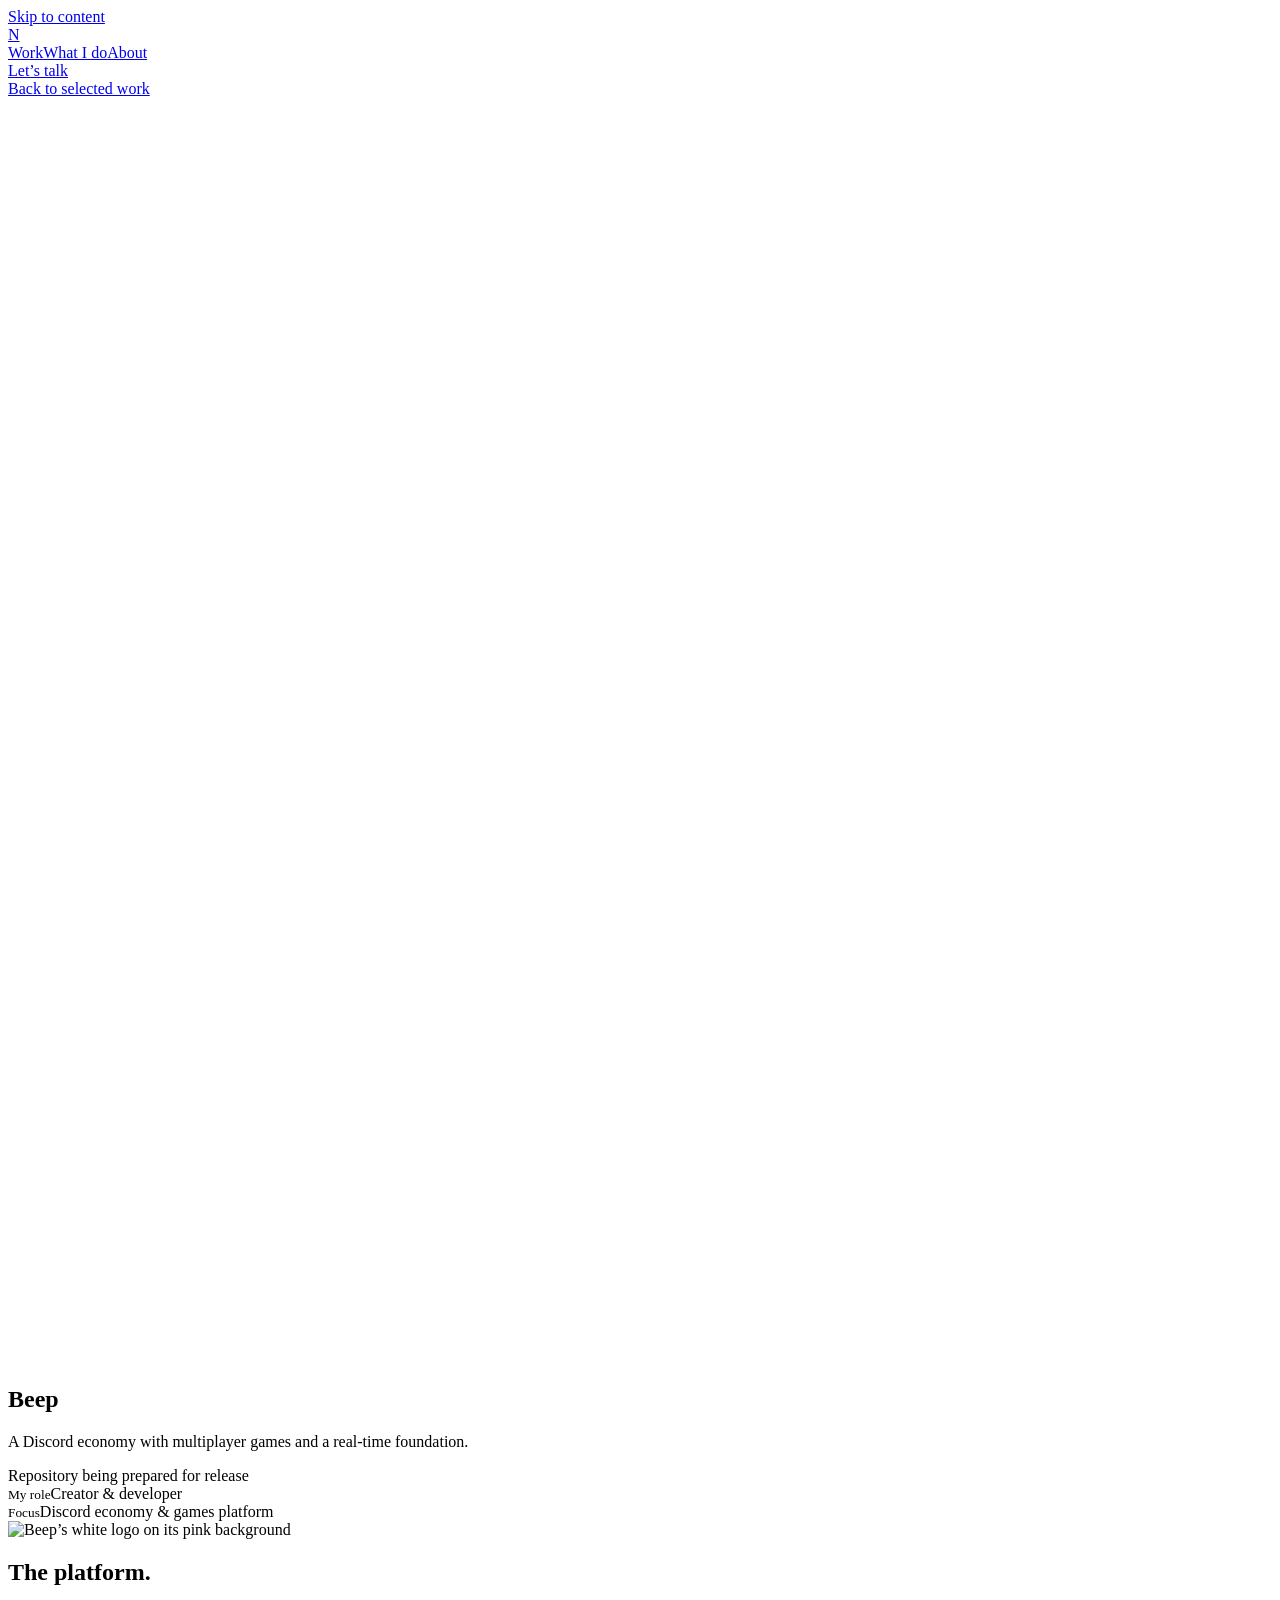
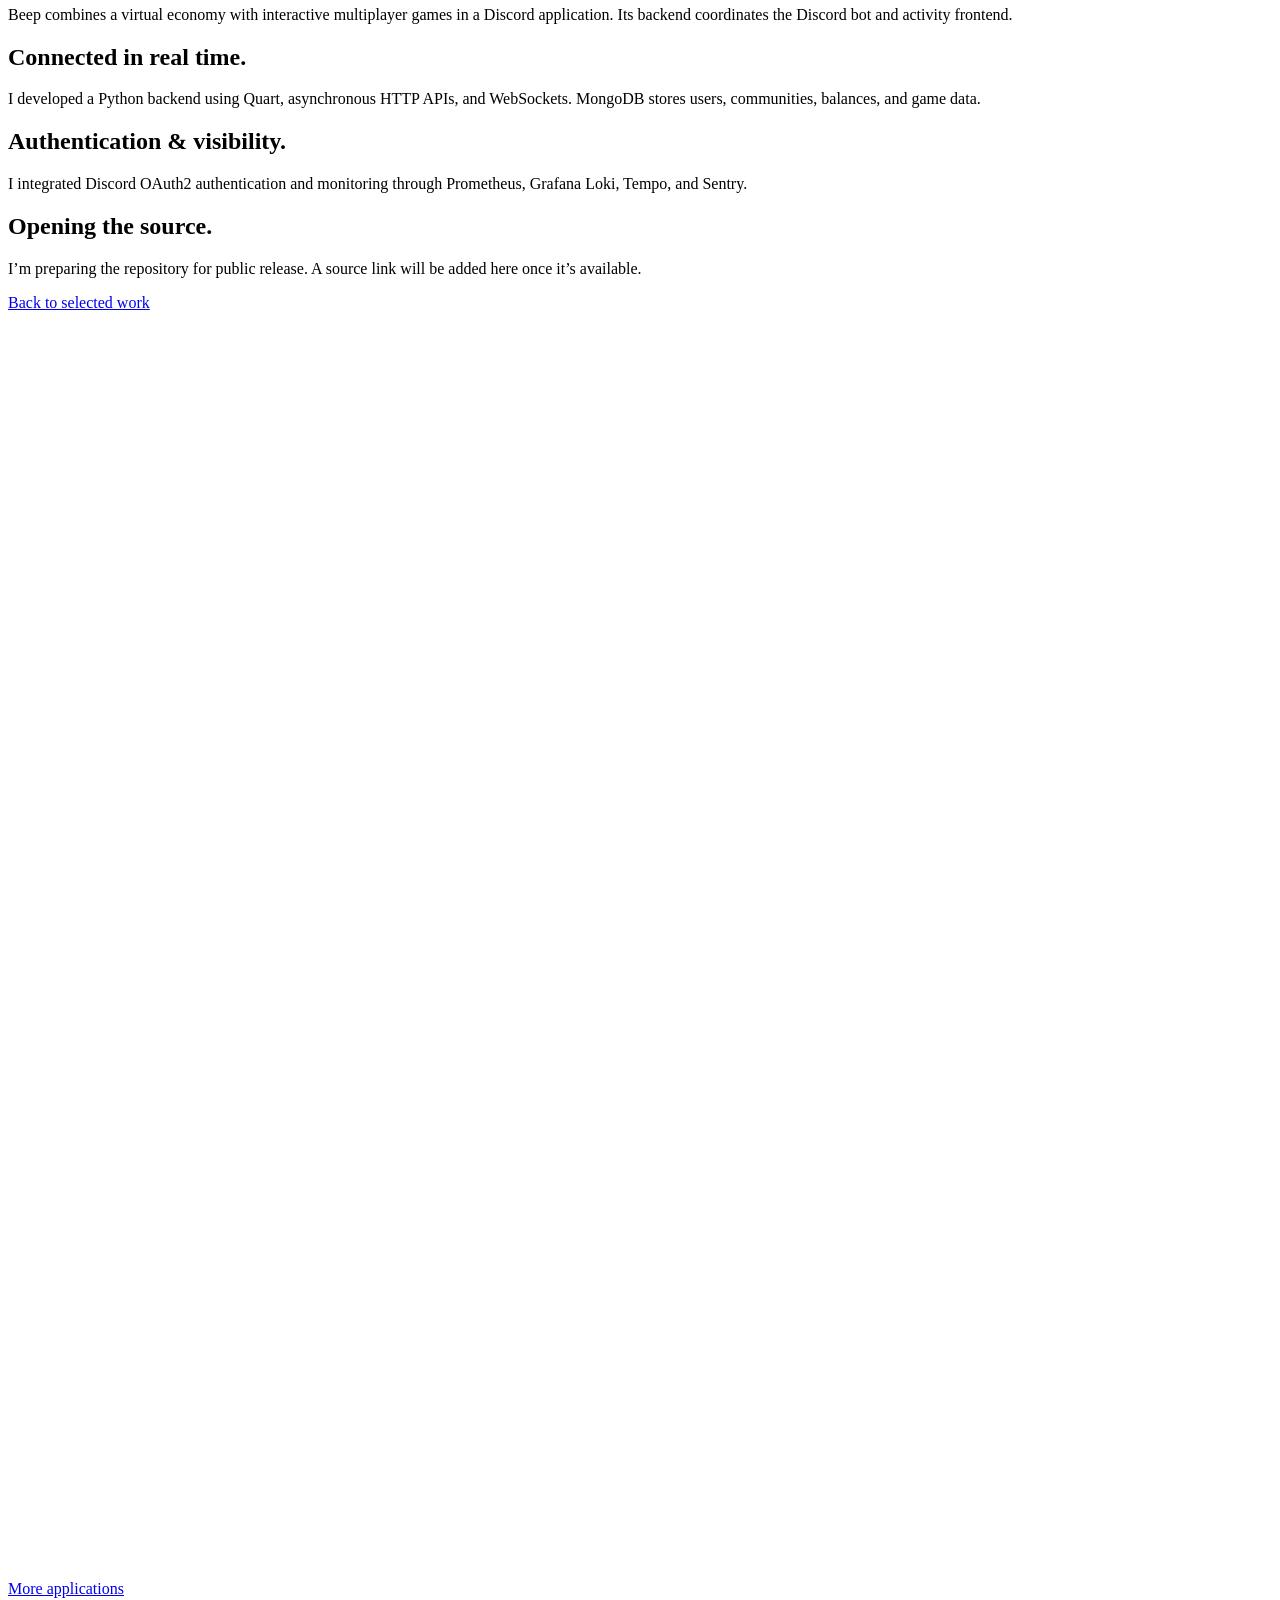
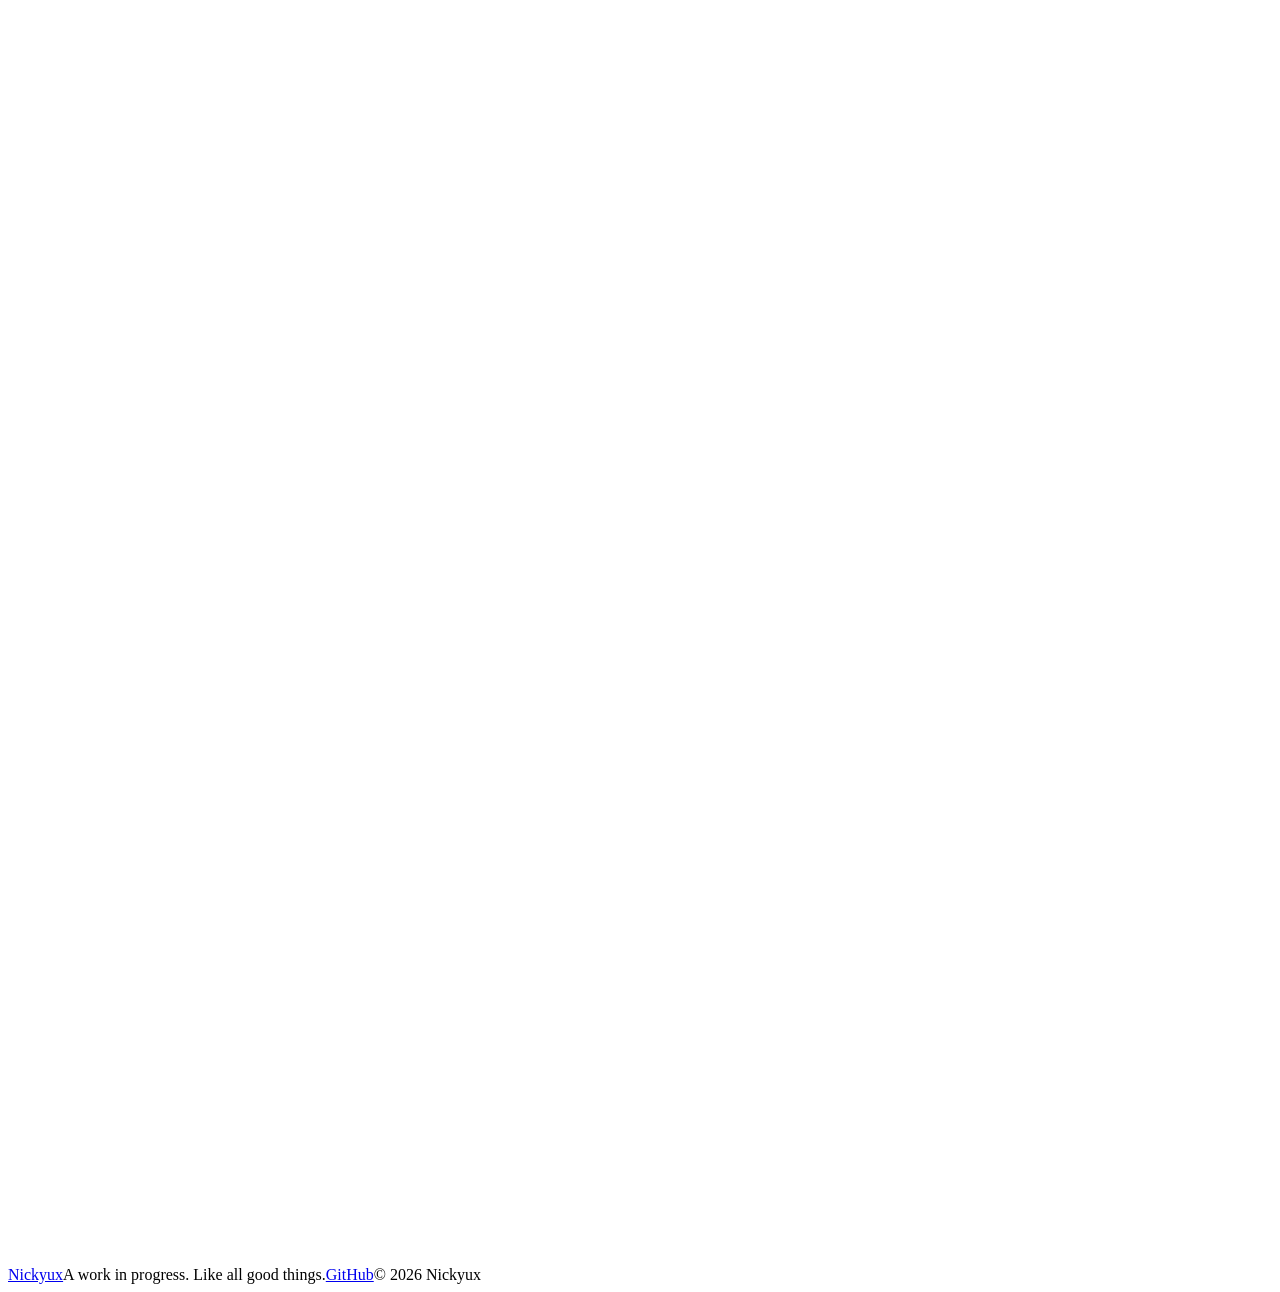
==== work/beep/index.html @ d5bf4518 "Add standalone portfolio preview" ====
<!doctype html>
<html lang="en">
<head>
<meta charset="utf-8">
<meta name="viewport" content="width=device-width, initial-scale=1">
<meta name="description" content="A Discord economy with multiplayer games and a real-time foundation.">
<meta name="theme-color" content="#18151c"><title>Beep — Nickyux</title>
<link rel="icon" href="/nickyux-preview/static/img/favicon.ico">
<link rel="stylesheet" href="/nickyux-preview/static/css/portfolio.css"><link rel="stylesheet" href="/nickyux-preview/static/css/portfolio-refresh.css">
<script src="/nickyux-preview/static/js/portfolio.js" defer>
</script>
</head>
<body><a class="skip" href="#main">Skip to content</a>
<header class="header"><a class="brand" href="/nickyux-preview/" aria-label="Nickyux home">N</a>
<nav aria-label="Main navigation"><a href="/nickyux-preview/#work">Work</a><a href="/nickyux-preview/#approach">What I do</a><a href="/nickyux-preview/#about">About</a>
</nav><a class="header-contact" href="mailto:me@nickyux.com">Let’s talk </a>
</header>
<main id="main">
<section class="case-hero"><a class="text-link" href="/nickyux-preview/#work">Back to selected work<svg class="link-arrow cue-left" viewBox="0 0 24 24" fill="none" aria-hidden="true" focusable="false"><path d="M5 12h14m-6-6 6 6-6 6"/></svg></a>
<h1>Beep</h1>
<p class="case-intro">A Discord economy with multiplayer games and a real-time foundation.</p><span class="release-status">Repository being prepared for release</span>
<div class="case-meta">
<div><small>My role</small><span>Creator & developer</span>
</div>
<div><small>Focus</small><span>Discord economy & games platform</span>
</div>
</div>
</section>
<div class="case-visual beep-visual"><img src="/nickyux-preview/static/img/beep-pink.png" alt="Beep’s white logo on its pink background" width="1024" height="1024"></div>
<section class="case-body" aria-label="Project details">
<article>
<h2>The platform.</h2>
<div>
<p>Beep combines a virtual economy with interactive multiplayer games in a Discord application. Its backend coordinates the Discord bot and activity frontend.</p>
</div>
</article>
<article>
<h2>Connected in real time.</h2>
<div>
<p>I developed a Python backend using Quart, asynchronous HTTP APIs, and WebSockets. MongoDB stores users, communities, balances, and game data.</p>
</div>
</article>
<article>
<h2>Authentication & visibility.</h2>
<div>
<p>I integrated Discord OAuth2 authentication and monitoring through Prometheus, Grafana Loki, Tempo, and Sentry.</p>
</div>
</article>
<article>
<h2>Opening the source.</h2>
<div>
<p>I’m preparing the repository for public release. A source link will be added here once it’s available.</p>
</div>
</article>
</section>
<div class="case-next"><a href="/nickyux-preview/#work">Back to selected work<svg class="link-arrow cue-left" viewBox="0 0 24 24" fill="none" aria-hidden="true" focusable="false"><path d="M5 12h14m-6-6 6 6-6 6"/></svg></a><a href="/nickyux-preview/#projects">More applications<svg class="link-arrow cue-right" viewBox="0 0 24 24" fill="none" aria-hidden="true" focusable="false"><path d="M5 12h14m-6-6 6 6-6 6"/></svg></a>
</div>
</main>
<footer><a class="footer-brand" href="/nickyux-preview/">Nickyux</a><span>A work in progress. Like all good things.</span><a href="https://github.com/nmsturcke" target="_blank" rel="noopener noreferrer">GitHub</a><span>© <span data-year>2026</span> Nickyux</span>
</footer>
</body>
</html>
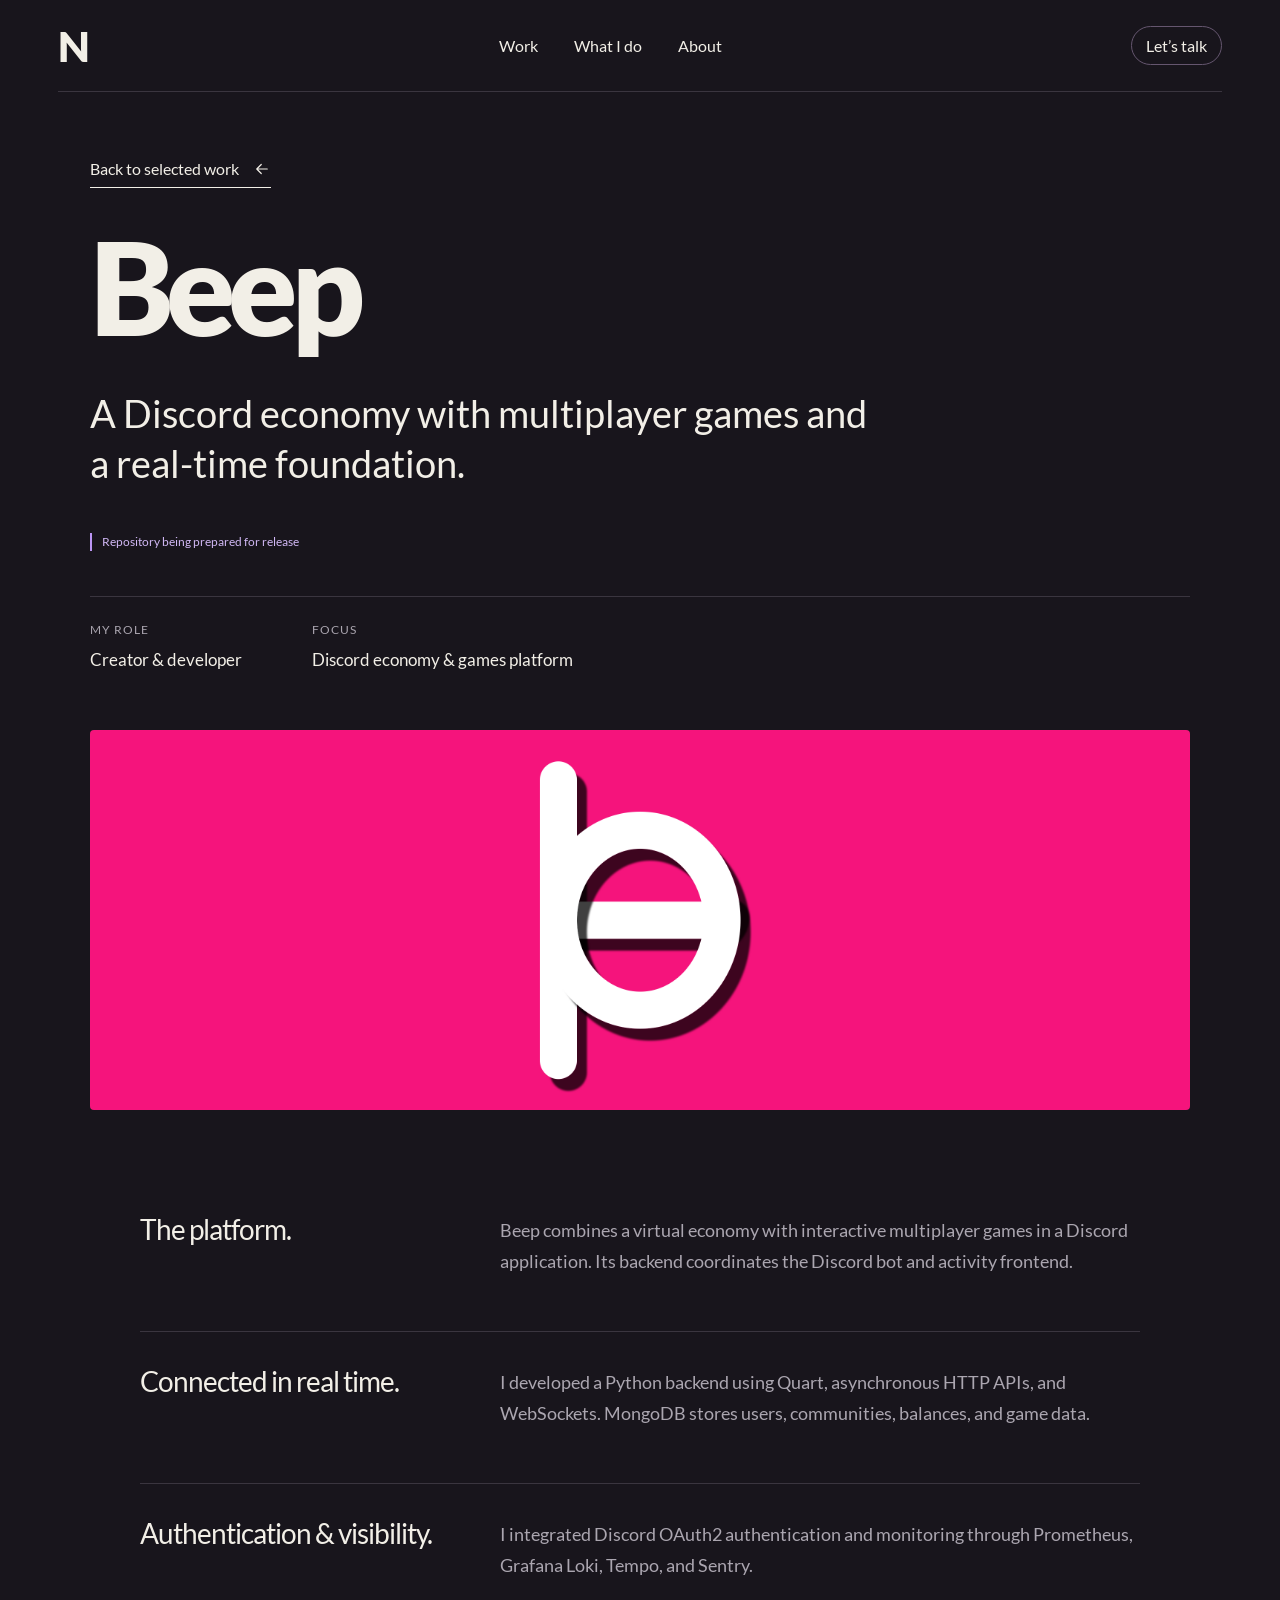
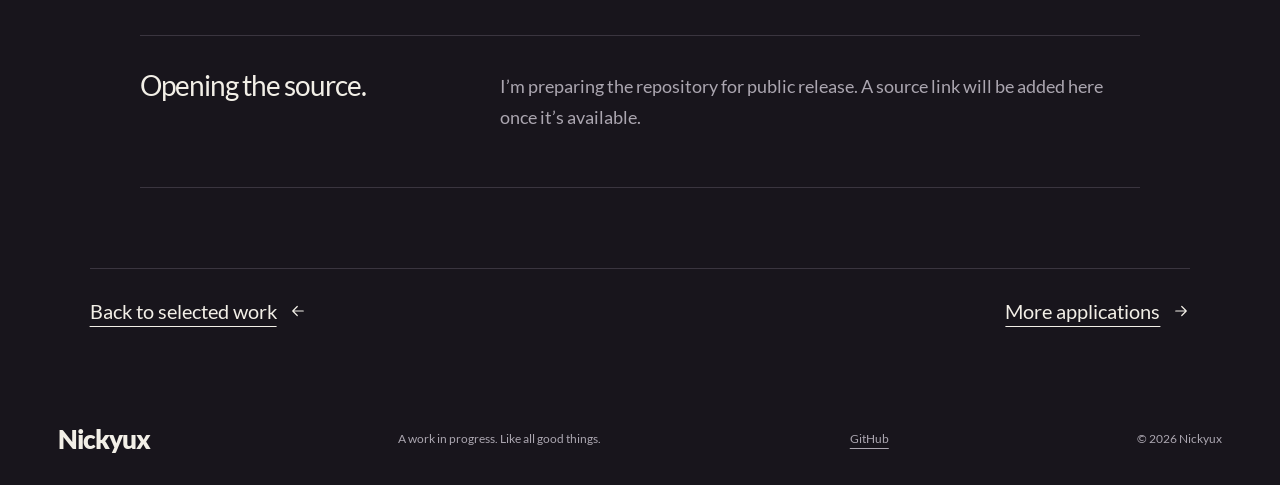
==== commit a0b3ac41: "Fix asset and navigation paths for preview subdomain" ====
--- a/work/beep/index.html
+++ b/work/beep/index.html
@@ -5,18 +5,18 @@
 <meta name="viewport" content="width=device-width, initial-scale=1">
 <meta name="description" content="A Discord economy with multiplayer games and a real-time foundation.">
 <meta name="theme-color" content="#18151c"><title>Beep — Nickyux</title>
-<link rel="icon" href="/nickyux-preview/static/img/favicon.ico">
-<link rel="stylesheet" href="/nickyux-preview/static/css/portfolio.css"><link rel="stylesheet" href="/nickyux-preview/static/css/portfolio-refresh.css">
-<script src="/nickyux-preview/static/js/portfolio.js" defer>
+<link rel="icon" href="/static/img/favicon.ico">
+<link rel="stylesheet" href="/static/css/portfolio.css"><link rel="stylesheet" href="/static/css/portfolio-refresh.css">
+<script src="/static/js/portfolio.js" defer>
 </script>
 </head>
 <body><a class="skip" href="#main">Skip to content</a>
-<header class="header"><a class="brand" href="/nickyux-preview/" aria-label="Nickyux home">N</a>
-<nav aria-label="Main navigation"><a href="/nickyux-preview/#work">Work</a><a href="/nickyux-preview/#approach">What I do</a><a href="/nickyux-preview/#about">About</a>
+<header class="header"><a class="brand" href="/" aria-label="Nickyux home">N</a>
+<nav aria-label="Main navigation"><a href="/#work">Work</a><a href="/#approach">What I do</a><a href="/#about">About</a>
 </nav><a class="header-contact" href="mailto:me@nickyux.com">Let’s talk </a>
 </header>
 <main id="main">
-<section class="case-hero"><a class="text-link" href="/nickyux-preview/#work">Back to selected work<svg class="link-arrow cue-left" viewBox="0 0 24 24" fill="none" aria-hidden="true" focusable="false"><path d="M5 12h14m-6-6 6 6-6 6"/></svg></a>
+<section class="case-hero"><a class="text-link" href="/#work">Back to selected work<svg class="link-arrow cue-left" viewBox="0 0 24 24" fill="none" aria-hidden="true" focusable="false"><path d="M5 12h14m-6-6 6 6-6 6"/></svg></a>
 <h1>Beep</h1>
 <p class="case-intro">A Discord economy with multiplayer games and a real-time foundation.</p><span class="release-status">Repository being prepared for release</span>
 <div class="case-meta">
@@ -26,7 +26,7 @@
 </div>
 </div>
 </section>
-<div class="case-visual beep-visual"><img src="/nickyux-preview/static/img/beep-pink.png" alt="Beep’s white logo on its pink background" width="1024" height="1024"></div>
+<div class="case-visual beep-visual"><img src="/static/img/beep-pink.png" alt="Beep’s white logo on its pink background" width="1024" height="1024"></div>
 <section class="case-body" aria-label="Project details">
 <article>
 <h2>The platform.</h2>
@@ -53,10 +53,10 @@
 </div>
 </article>
 </section>
-<div class="case-next"><a href="/nickyux-preview/#work">Back to selected work<svg class="link-arrow cue-left" viewBox="0 0 24 24" fill="none" aria-hidden="true" focusable="false"><path d="M5 12h14m-6-6 6 6-6 6"/></svg></a><a href="/nickyux-preview/#projects">More applications<svg class="link-arrow cue-right" viewBox="0 0 24 24" fill="none" aria-hidden="true" focusable="false"><path d="M5 12h14m-6-6 6 6-6 6"/></svg></a>
+<div class="case-next"><a href="/#work">Back to selected work<svg class="link-arrow cue-left" viewBox="0 0 24 24" fill="none" aria-hidden="true" focusable="false"><path d="M5 12h14m-6-6 6 6-6 6"/></svg></a><a href="/#projects">More applications<svg class="link-arrow cue-right" viewBox="0 0 24 24" fill="none" aria-hidden="true" focusable="false"><path d="M5 12h14m-6-6 6 6-6 6"/></svg></a>
 </div>
 </main>
-<footer><a class="footer-brand" href="/nickyux-preview/">Nickyux</a><span>A work in progress. Like all good things.</span><a href="https://github.com/nmsturcke" target="_blank" rel="noopener noreferrer">GitHub</a><span>© <span data-year>2026</span> Nickyux</span>
+<footer><a class="footer-brand" href="/">Nickyux</a><span>A work in progress. Like all good things.</span><a href="https://github.com/nmsturcke" target="_blank" rel="noopener noreferrer">GitHub</a><span>© <span data-year>2026</span> Nickyux</span>
 </footer>
 </body>
 </html>
--- a/static/css/portfolio.css
+++ b/static/css/portfolio.css
@@ -0,0 +1,9 @@
+@font-face{font-family:Body;src:url('/static/fonts/Lato-Regular.ttf') format('truetype');font-display:swap}@font-face{font-family:Display;src:url('/static/fonts/Lato-Black.ttf') format('truetype');font-weight:900;font-display:swap}
+:root{--ink:#18151c;--paper:#f2efe7;--purple:#bb95f4;--muted:#aba6b0;--line:#3a353f}*{box-sizing:border-box}html{scroll-behavior:smooth;scroll-padding-top:40px}body{margin:0;background:var(--ink);color:var(--paper);font-family:Body,Arial,sans-serif;-webkit-font-smoothing:antialiased}a{color:inherit;text-decoration:none}a:focus-visible{outline:3px solid var(--purple);outline-offset:7px}::selection{background:var(--purple);color:var(--ink)}.skip{position:fixed;top:-100px;left:20px;background:var(--paper);color:var(--ink);padding:16px;z-index:99}.skip:focus{top:15px}.header{height:92px;margin:0 4.5%;display:flex;align-items:center;justify-content:space-between;border-bottom:1px solid var(--line);gap:24px}.brand{font:900 49px/1 Display,sans-serif;letter-spacing:-7px}.brand span{font:24px Body;display:inline-block;transform:translate(5px,-15px);color:var(--purple)}nav{display:flex;gap:36px;font-size:14px}nav a{padding:12px 0}nav a:hover,.header-contact:hover{color:var(--purple)}nav span{color:var(--muted);font-size:10px;vertical-align:super}.header-contact{font-size:14px}.header-contact span{margin-left:25px}.hero{padding:40px 4.5% 25px;position:relative;overflow:hidden}.eyebrow{text-transform:uppercase;font-size:10px;letter-spacing:1.6px;font-weight:600}.hero-top{display:flex;justify-content:space-between}.status-dot{display:inline-block;width:6px;height:6px;border-radius:50%;background:var(--purple);margin:0 8px 1px 0}.wordmark{font:900 clamp(100px,23.4vw,370px)/1 Display,sans-serif;letter-spacing:-.082em;margin:27px 0 42px;display:flex;position:relative;width:max-content;max-width:100%}.wordmark>span{display:inline-block;animation:letter-in 1s cubic-bezier(.2,.7,.2,1) both;animation-delay:calc(var(--index,0)*65ms)}.wordmark b{font:32px Body;letter-spacing:0;margin:22px 0 0 18px;color:var(--purple)}.hero-bottom{display:grid;grid-template-columns:1.3fr 1fr;gap:12%}.hero-bottom>p{font-size:clamp(26px,3.2vw,48px);line-height:1.12;letter-spacing:-1.7px;margin:0}em{font-family:Georgia,serif;font-weight:400}.hero-bottom em{color:var(--purple)}.hero-description{max-width:370px}.hero-description p{font-size:15px;line-height:1.7;color:var(--muted);margin:0 0 23px}.text-link{display:inline-flex;gap:35px;align-items:center;font-size:13px;padding-bottom:9px;border-bottom:1px solid currentColor}.text-link span{display:inline-block;transition:transform .25s}.text-link:hover span{transform:translate(3px,-3px)}.hero-foot{margin-top:85px;display:flex;justify-content:space-between;color:var(--muted);font-size:10px;text-transform:uppercase;letter-spacing:1px}.ticker{margin-top:17px;background:var(--purple);color:var(--ink);overflow:hidden;padding:17px 0;clip-path:polygon(0 10%,100% 0,100% 90%,0 100%);font:900 22px Display,sans-serif;letter-spacing:-.4px}.ticker div{width:max-content;animation:marquee 35s linear infinite}.ticker span{margin:0 32px}.section{padding:100px 7%}.section-heading{display:flex;justify-content:space-between;align-items:end;gap:25px;margin-bottom:45px}h2{font-size:clamp(38px,5.4vw,78px);line-height:1.03;letter-spacing:-2.8px;font-weight:500;margin:21px 0 0}.section-heading>p{font-size:14px;line-height:1.6;color:var(--muted);margin:0 0 5px}.work{display:grid;grid-template-columns:1fr 1fr;column-gap:28px}.work .section-heading,.work-note{grid-column:1/-1}.project{min-width:0;display:block}.project-elite{margin-top:75px}.project-art{height:390px;border-radius:4px;position:relative;overflow:hidden;transition:transform .5s}.project:hover .project-art{transform:translateY(-6px)}.art-label,.art-caption{position:absolute;left:25px;font-size:9px;letter-spacing:1.1px}.art-label{top:25px}.art-caption{bottom:25px}.cellule-art{background:#d5c3ef;color:#473063}.art-grid{position:absolute;inset:0;background-image:linear-gradient(#8e64b315 1px,transparent 1px),linear-gradient(90deg,#8e64b315 1px,transparent 1px);background-size:32px 32px}.cellule-symbol{position:absolute;top:66px;left:calc(50% - 72px);height:144px;width:144px;border-radius:35px;background:#ece0ff;box-shadow:0 24px 45px #51316c25;transform:rotate(-9deg);display:grid;place-items:center;transition:transform .5s}.cellule-symbol img{width:95px;height:95px;object-fit:contain}.project:hover .cellule-symbol{transform:rotate(0deg) translateY(-7px)}.notification{position:absolute;left:12%;right:10%;top:230px;background:#faf7ff;border:1px solid white;box-shadow:0 12px 30px #49306415;border-radius:12px;padding:19px 16px;display:flex;align-items:center;gap:12px;transform:rotate(3deg)}.notification-icon{font-size:25px}.notification strong{display:block;font-size:14px}.notification small{display:block;font-size:10px;margin-top:5px;color:#776486}.notification-spark{font-size:28px;margin-left:auto}.elite-art{background:#c7f16f;color:#213311}.elite-word{font:900 clamp(30px,4.4vw,68px)/.96 Display,sans-serif;letter-spacing:-2px;position:absolute;left:25px;top:99px;z-index:1}.elite-word>span{color:transparent;-webkit-text-stroke:1.5px #213311}.elite-rings{border:1px solid #42631440;position:absolute;width:360px;height:360px;right:-160px;top:30px;border-radius:50%;box-shadow:0 0 0 30px #42631410,0 0 0 60px #42631410,0 0 0 90px #42631410;transition:transform .8s}.project:hover .elite-rings{transform:scale(1.2)}.elite-logo{width:57px;height:57px;object-fit:contain;position:absolute;right:25px;bottom:65px;transform:rotate(10deg)}.project-info{display:flex;justify-content:space-between;align-items:center;gap:15px;padding:23px 0}.tags{display:flex;flex-wrap:wrap;gap:7px}.tags span{border:1px solid #504a58;padding:5px 9px;border-radius:20px;font-size:9px;color:#c7c1cb}.project h3{font-size:30px;font-weight:400;letter-spacing:-1px;margin:16px 0 7px}.project-info p{font-size:12px;color:var(--muted);line-height:1.5;margin:0}.circle-arrow{border:1px solid var(--line);border-radius:50%;width:43px;height:43px;display:grid;place-items:center;font-size:21px;flex-shrink:0;transition:background .2s,color .2s}.project:hover .circle-arrow{background:var(--purple);color:var(--ink)}.work-note{border-top:1px solid var(--line);padding-top:27px;margin-top:40px;display:flex;justify-content:space-between;align-items:center;font-size:12px;color:var(--muted)}.approach{background:var(--paper);color:var(--ink)}.approach .section-heading>p{color:#69616e}.skills{display:grid;grid-template-columns:repeat(3,1fr);margin-top:65px}.skill{padding:0 30px;border-left:1px solid #d4cfd6;position:relative}.skill:first-child{border-left:0;padding-left:0}.skill:last-child{padding-right:0}.skill-number{font-size:10px;color:#786f7e}.skill-icon{height:95px;display:flex;align-items:center;font-size:53px;color:#8664b5}.skill h3{font-size:25px;font-weight:500;letter-spacing:-.8px;margin:5px 0 17px}.skill p{font-size:14px;line-height:1.8;color:#6e6672;max-width:290px;min-height:100px}.skill-label{display:block;margin-top:30px;text-transform:uppercase;font-size:9px;letter-spacing:1px}.about{display:grid;grid-template-columns:1fr 1fr;gap:9%;align-items:center}.about-art{height:430px;background:#29232f;padding:25px;position:relative;overflow:hidden}.about-art>.eyebrow{font-size:8px;color:var(--muted)}.personal-mark{font:900 330px/.85 Display,sans-serif;letter-spacing:-25px;position:absolute;left:14%;top:40px;color:var(--purple);transform:rotate(-10deg)}.personal-mark>span{position:absolute;font:150px/1 Body;right:-95px;top:95px;color:var(--paper);animation:orbit 40s linear infinite}.about-stickers{position:absolute;bottom:30px;left:25px;right:25px;display:flex;justify-content:space-between;gap:10px}.about-stickers span{font-size:10px;border:1px solid #64566f;padding:10px 12px;border-radius:30px;transform:rotate(-5deg)}.about-stickers span+span{transform:rotate(6deg);background:var(--paper);color:var(--ink)}.about-copy h2{font-size:clamp(35px,3.6vw,55px);margin-bottom:27px;letter-spacing:-1.8px}.about-copy p{font-size:14px;color:var(--muted);line-height:1.8}.interests{display:flex;flex-wrap:wrap;gap:17px;font-size:10px;color:var(--purple);margin-top:30px}.contact{background:var(--purple);color:var(--ink);padding-top:50px;padding-bottom:50px}.contact-top{display:flex;align-items:center;justify-content:space-between}.contact-star{font-size:65px;line-height:1}.contact h2{font-size:clamp(50px,9vw,140px);letter-spacing:-5px;margin:28px 0 42px}.contact h2 a{border-bottom:2px solid #18151c}.contact h2 a span{display:inline-block;font-size:.7em;margin-left:30px;transition:transform .3s}.contact h2 a:hover span{transform:translate(10px,-10px)}.contact-bottom{display:flex;justify-content:space-between;align-items:end;gap:20px}.contact-bottom p{font-size:13px;line-height:1.7;margin:0}footer{padding:30px 4.5%;display:flex;align-items:center;justify-content:space-between;gap:20px;color:var(--muted);font-size:10px}.footer-brand{font:900 26px Display;color:var(--paper);letter-spacing:-1px}.reveal{transition:opacity .7s,transform .7s}.motion-ready .reveal:not(.visible){opacity:0;transform:translateY(24px)}
+.case-hero{padding:65px 7% 60px}.case-hero h1{font:900 clamp(65px,12vw,170px)/1 Display;margin:35px 0 20px;letter-spacing:-.06em}.case-intro{font-size:clamp(22px,3vw,40px);max-width:800px;line-height:1.3}.case-meta{display:flex;gap:70px;border-top:1px solid var(--line);padding-top:25px;margin-top:45px}.case-meta div{display:grid;gap:12px;font-size:14px}.case-meta small{color:var(--muted);text-transform:uppercase;font-size:9px;letter-spacing:1px}.case-visual{margin:0 7%;height:380px}.case-visual .elite-word{font-size:75px}.case-body{max-width:1000px;margin:auto;padding:70px 7%}.case-body article{display:grid;grid-template-columns:1fr 2fr;gap:40px;padding:35px 0;border-bottom:1px solid var(--line)}.case-body h2{font-size:28px;letter-spacing:-1px;margin:0}.case-body p{margin:0 0 18px;line-height:1.8;font-size:15px;color:var(--muted)}.placeholder{border-left:2px solid var(--purple);padding-left:20px}.placeholder small{display:block;text-transform:uppercase;letter-spacing:1px;font-size:9px;color:var(--purple);margin-bottom:10px}.case-next{display:flex;justify-content:space-between;gap:20px;margin:10px 7% 70px;padding-top:30px;border-top:1px solid var(--line);font-size:20px}
+@keyframes letter-in{from{opacity:0;transform:translateY(65%) rotate(6deg)}to{opacity:1;transform:translateY(0) rotate(0)}}@keyframes orbit{to{transform:rotate(360deg)}}@keyframes marquee{to{transform:translateX(-50%)}}
+@media(min-width:1600px){.hero,.section,.case-hero{padding-left:max(7%,calc((100vw - 1440px)/2));padding-right:max(7%,calc((100vw - 1440px)/2))}.wordmark{font-size:310px}.project-art{height:460px}}
+@media(max-width:900px){.location{display:none}.hero-bottom{gap:5%}.project-art{height:320px}.cellule-symbol{top:62px;width:110px;height:110px;left:calc(50% - 55px)}.cellule-symbol img{width:75px;height:75px}.notification{top:195px;left:6%;right:6%;padding:15px 10px}.art-caption{font-size:8px}.elite-word{top:95px;font-size:43px}.section{padding:75px 5%}.about{gap:6%}.about-art{height:370px}.personal-mark{font-size:280px}.personal-mark>span{font-size:110px;right:-60px}.skill{padding:0 18px}.skill p{min-height:155px}.wordmark{font-size:23vw}}
+@media(max-width:600px){.header{height:75px;gap:15px}.brand{font-size:40px}nav{gap:19px;font-size:12px}.header-contact{font-size:0}.header-contact span{font-size:22px;margin:0}.hero{padding-top:27px}.eyebrow{font-size:8px;letter-spacing:1.2px}.wordmark{font-size:23vw;margin:35px 0}.wordmark b{font-size:16px;margin:7px 0 0 9px}.hero-bottom{grid-template-columns:1fr;gap:24px}.hero-bottom>p{font-size:35px;letter-spacing:-1px}.hero-description{max-width:100%}.hero-description p{font-size:13px;max-width:330px}.hero-foot{margin-top:44px;font-size:7px;gap:18px}.hero-foot span:first-child{max-width:180px}.ticker{font-size:16px;padding:13px 0;margin-top:12px}.ticker span{margin:0 20px}.section{padding:60px 5%}.section-heading{align-items:start;gap:20px;margin-bottom:30px}.section-heading>p{font-size:11px;padding-top:0}.section-heading{flex-direction:column}.section-heading h2{font-size:41px;letter-spacing:-2px}.work{grid-template-columns:1fr}.project-elite{margin-top:25px}.project-art{height:345px}.elite-word{font-size:53px;top:92px}.cellule-symbol{top:65px;width:125px;height:125px;left:calc(50% - 62px)}.notification{top:214px;left:12%;right:10%}.project-info{padding:20px 0}.project h3{font-size:27px}.project-info p{font-size:11px}.work-note{gap:20px;margin-top:25px;font-size:10px}.work-note .text-link{font-size:11px;gap:15px;white-space:nowrap}.skills{grid-template-columns:1fr;margin-top:35px}.skill,.skill:first-child,.skill:last-child{border-left:0;border-top:1px solid #d4cfd6;padding:25px 0}.skill-icon{position:absolute;right:10px;top:25px;height:auto;font-size:39px}.skill h3{margin-top:25px}.skill p{min-height:0;max-width:90%}.skill-label{margin-top:20px}.about{grid-template-columns:1fr;gap:35px}.about-art{height:340px}.about-copy h2{font-size:40px}.contact h2{letter-spacing:-2.5px;font-size:15vw}.contact h2 a span{margin-left:15px}.contact-bottom{align-items:start;flex-direction:column;gap:25px}.contact-star{font-size:45px}.contact-bottom p{font-size:12px}footer{flex-wrap:wrap;padding:25px 5%;font-size:9px}footer>span:first-of-type{order:4;width:100%}.case-hero{padding:40px 5%}.case-meta{gap:25px;flex-wrap:wrap}.case-visual{margin:0 5%;height:330px}.case-body{padding:35px 5%}.case-body article{grid-template-columns:1fr;gap:20px}.case-next{font-size:16px}.case-visual .elite-word{font-size:53px}}
+@media(prefers-reduced-motion:reduce){html{scroll-behavior:auto}*,*::before,*::after{animation:none!important;transition:none!important}.motion-ready .reveal:not(.visible){opacity:1;transform:none}}
+
--- a/static/css/portfolio-refresh.css
+++ b/static/css/portfolio-refresh.css
@@ -0,0 +1,189 @@
+/* Readability and the second portfolio direction. */
+body { font-size: 18px; }
+nav, .header-contact { font-size: 16px; }
+.brand { font-size: 42px; letter-spacing: -5px; }
+.hero-description { max-width: 440px; }
+.hero-description p, .skill p, .about-copy p, .case-body p { font-size: 18px; line-height: 1.75; }
+.section-heading > p, .project-info p, .contact-bottom p { font-size: 17px; line-height: 1.65; }
+.eyebrow, .skill-label, .case-meta small { font-size: 12px; }
+.text-link, .work-note, .work-note .text-link { font-size: 16px; }
+.hero-foot, footer, .interests, .tags span, .art-label, .art-caption { font-size: 12px; }
+.tags { gap: 8px; }
+.tags span { padding: 6px 10px; }
+.skill p { min-height: 190px; }
+.skill h3, .project h3 { font-size: 32px; }
+.case-body { max-width: 1180px; }
+.case-meta div { font-size: 17px; }
+.case-hero h1 { overflow-wrap: anywhere; font-size: clamp(48px, 10vw, 145px); }
+.wordmark { font-size: clamp(92px, 21.5vw, 310px); letter-spacing: -.085em; }
+.wordmark b { align-self: center; margin-top: 0; }
+.personal-mark { font-size: 270px; top: 70px; }
+.personal-mark > span { right: -70px; font-size: 115px; }
+.chapter-divider { display: flex; align-items: center; gap: 25px; margin: 30px 4.5% 0; color: var(--purple); }
+.chapter-divider span { height: 1px; background: linear-gradient(90deg, transparent, var(--purple)); flex: 1; }
+.chapter-divider span:last-child { transform: rotate(180deg); }
+.chapter-divider i { font-style: normal; font-size: 44px; line-height: 1; }
+.project-elite { margin-top: 0; }
+.project-practice { margin-top: 75px; }
+.elite-art { background: #ed4b54; color: #290c15; }
+.elite-word > span { -webkit-text-stroke-color: #290c15; }
+.elite-rings { border-color: #62101e40; box-shadow: 0 0 0 30px #62101e12, 0 0 0 60px #62101e12, 0 0 0 90px #62101e12; }
+.art-label, .art-caption { right: 22px; line-height: 1.4; letter-spacing: .6px; }
+.practice-art { background: #b9c9eb; color: #172743; }
+.flow-diagram { position: absolute; inset: 75px 55px 65px 30px; display: flex; align-items: flex-start; justify-content: center; flex-direction: column; }
+.flow-diagram > span { padding: 14px 20px; border: 1px solid #17274370; border-radius: 3px; background: #dbe4f8; font-size: 16px; letter-spacing: .6px; }
+.flow-diagram i { font-style: normal; margin: 4px 35px; }
+.practice-star { position: absolute; right: 15px; top: 140px; font-size: 100px; color: #6884bc; }
+.project-practice:hover .flow-diagram { transform: translateX(8px); }
+.flow-diagram { transition: transform .4s; }
+.experience-strip { grid-column: 1/-1; display: grid; grid-template-columns: 1fr 1fr; gap: 50px; margin-top: 50px; padding: 35px 0; border-top: 1px solid var(--line); }
+.experience-strip strong { display: block; font-size: clamp(28px,3.4vw,48px); font-weight: 500; letter-spacing: -1.5px; margin-top: 18px; }
+.experience-strip p { color: var(--muted); font-size: 17px; line-height: 1.65; max-width: 470px; }
+.ongoing { padding-bottom: 65px; }
+.moderation-feature { display: grid; grid-template-columns: 1fr 2fr; gap: 55px; align-items: center; border-top: 1px solid var(--line); border-bottom: 1px solid var(--line); padding: 40px 0; }
+.moderation-mark { color: var(--purple); font: 900 clamp(40px,6vw,90px) Display; letter-spacing: -3px; }
+.moderation-mark span { font-size: 18px; vertical-align: top; margin-left: 8px; }
+.moderation-feature h3, .lab-card h3 { font-size: 32px; font-weight: 500; letter-spacing: -1px; margin: 18px 0; }
+.moderation-feature p, .freelance-note p, .lab-card p, .cellule-row p { font-size: 18px; line-height: 1.75; color: var(--muted); }
+.freelance-note { display: grid; grid-template-columns: 1fr 2fr; gap: 55px; padding-top: 35px; }
+.freelance-note .eyebrow { margin-top: 8px; }
+.freelance-note p { margin: 0; }
+.projects-lab { background: #211c27; }
+.lab-grid { display: grid; grid-template-columns: 1fr 1fr; gap: 28px; }
+.lab-card { padding: 30px; border: 1px solid #514459; border-radius: 4px; transition: border-color .3s, transform .3s; }
+.lab-card:hover { border-color: var(--purple); transform: translateY(-5px); }
+.release-status { display: inline-block; font-size: 12px; line-height: 1.5; color: #d1b8f5; border-left: 2px solid var(--purple); padding-left: 10px; }
+.lab-symbol { font: 900 100px Display; color: var(--purple); padding: 25px 0 15px; }
+.lab-symbol span { color: var(--paper); }
+.integration-symbol { font-size: 75px; min-height: 163px; }
+.lab-card h3 { display: flex; align-items: center; justify-content: space-between; gap: 15px; }
+.lab-card h3 > span { font-size: 25px; color: var(--purple); }
+.cellule-row { display: flex; gap: 30px; align-items: center; border-top: 1px solid #514459; margin-top: 40px; padding-top: 30px; }
+.cellule-row img { width: 65px; height: 65px; object-fit: contain; }
+.cellule-row h3 { margin: 8px 0; font-size: 26px; font-weight: 500; }
+.cellule-row p { margin: 0; }
+.cellule-row .circle-arrow { margin-left: auto; flex-shrink: 0; }
+/* A brief editorial title sequence, never an artificial loading gate. */
+.entrance { position: fixed; inset: 0; z-index: 20; pointer-events: none; overflow: hidden; animation: entrance-away 1.65s both; }
+.entrance-panel { position: absolute; inset: 0; background: var(--purple); animation: panel-exit 1.65s cubic-bezier(.76,0,.24,1) both; }
+.entrance-name { position: absolute; inset: 0; display: flex; align-items: center; justify-content: center; color: var(--ink); font: 900 clamp(60px,18vw,260px)/1 Display; letter-spacing: -.075em; animation: intro-name 1.65s cubic-bezier(.2,.7,.2,1) both; }
+.entrance-name span { font: 400 .35em Body; margin: -.8em 0 0 .3em; }
+.entrance-rule { position: absolute; height: 2px; background: var(--ink); left: 8%; right: 8%; bottom: 20%; transform-origin: left; animation: intro-rule 1.15s both; }
+body:has(.entrance) .wordmark > span { animation: letter-land 1.1s cubic-bezier(.16,1,.3,1) both; animation-delay: calc(1.05s + var(--index,0) * 65ms); }
+body:has(.entrance) .hero-bottom, body:has(.entrance) .hero-top { animation: hero-arrive .8s 1.5s both; }
+.entrance:has(~ .skip:focus) { display: none; }
+@keyframes intro-name { 0% { transform: translateY(40%) skewY(7deg) scale(.8,1.4); opacity: 0; } 30%,55% { transform: translateY(0) skewY(0) scale(1); opacity: 1; } 100% { transform: translateY(-85%) scale(1,.7); opacity: 0; } }
+@keyframes panel-exit { 0%,45% { clip-path: inset(0); } 100% { clip-path: inset(0 0 100%); } }
+@keyframes intro-rule { 0% { transform: scaleX(0); } 65% { transform: scaleX(1); opacity: 1; } 100% { transform: scaleX(1); opacity: 0; } }
+@keyframes entrance-away { 0%,99% { visibility: visible; } 100% { visibility: hidden; } }
+@keyframes letter-land { 0% { transform: translateY(90%) rotate(9deg) scaleY(1.7); opacity: 0; } 100% { transform: none; opacity: 1; } }
+@keyframes hero-arrive { from { transform: translateY(20px); opacity: 0; } to { transform: none; opacity: 1; } }
+@media (max-width: 900px) {
+  .hero-bottom { grid-template-columns: 1.1fr 1fr; }
+  .hero-bottom > p { font-size: 36px; }
+  .skill p { min-height: 0; }
+  .flow-diagram { left: 22px; right: 22px; }
+  .flow-diagram > span { padding: 12px; font-size: 13px; }
+  .practice-star { font-size: 65px; right: 12px; top: 130px; opacity: .5; }
+  .lab-card { padding: 24px; }
+  .lab-card h3 { font-size: 27px; }
+}
+@media (max-width: 600px) {
+  nav { font-size: 14px; gap: 15px; }
+  .header-contact { font-size: 0; }
+  .wordmark { font-size: 21vw; }
+  .hero-bottom { grid-template-columns: 1fr; }
+  .hero-bottom > p { font-size: 33px; letter-spacing: -1.1px; }
+  .hero-description p, .skill p, .about-copy p, .case-body p, .moderation-feature p, .freelance-note p, .lab-card p, .cellule-row p { font-size: 17px; }
+  .hero-description p { max-width: none; }
+  .section-heading > p { max-width: none; font-size: 16px; }
+  .eyebrow, .skill-label, .hero-foot, footer { font-size: 11px; }
+  .hero-foot { line-height: 1.5; }
+  .hero-foot > span:last-child { max-width: 90px; text-align: right; }
+  .chapter-divider { margin-top: 14px; }
+  .project-practice { margin-top: 30px; }
+  .project-info p { font-size: 16px; }
+  .project h3 { font-size: 30px; }
+  .project-info { align-items: start; }
+  .project-info > .circle-arrow { margin-top: 0; }
+  .art-label, .art-caption { font-size: 11px; }
+  .flow-diagram { left: 25px; }
+  .flow-diagram > span { font-size: 15px; }
+  .practice-star { right: 20px; top: 145px; }
+  .experience-strip, .moderation-feature, .freelance-note, .lab-grid { grid-template-columns: 1fr; gap: 28px; }
+  .experience-strip { margin-top: 25px; }
+  .experience-strip strong { font-size: 32px; }
+  .work-note { align-items: start; flex-direction: column; gap: 20px; }
+  .skill h3 { font-size: 29px; }
+  .moderation-feature h3 { font-size: 30px; }
+  .cellule-row { gap: 16px; align-items: start; }
+  .cellule-row img { width: 40px; height: 40px; }
+  .cellule-row .circle-arrow { width: 32px; height: 32px; }
+  .case-meta div { font-size: 16px; }
+  .contact-bottom p { font-size: 16px; }
+  .interests { font-size: 12px; }
+  footer { line-height: 1.6; }
+}
+@media (prefers-reduced-motion: reduce) {
+  .entrance { display: none; }
+  *, *::before, *::after { animation: none !important; transition: none !important; }
+}
+
+/* Sparse, font-independent navigation icons. */
+.link-arrow {
+  display: block;
+  width: 20px;
+  height: 20px;
+  flex: 0 0 auto;
+  stroke: currentColor;
+  stroke-width: 1.6;
+  stroke-linecap: round;
+  stroke-linejoin: round;
+}
+.circle-arrow { display: flex; align-items: center; justify-content: center; }
+.project-info > .circle-arrow, .cellule-row > .circle-arrow { align-self: center; }
+.integration-arrow { display: inline-flex; align-items: center; vertical-align: middle; }
+.integration-arrow .link-arrow { width: .65em; height: .65em; }
+.flow-diagram .flow-connector { width: 1px; height: 17px; background: currentColor; flex-shrink: 0; opacity: .5; }
+.brand { letter-spacing: 0; }
+@media (max-width: 600px) {
+  .header-contact { font-size: 14px; white-space: nowrap; }
+  .header { gap: 12px; }
+  nav { gap: 12px; }
+  .brand { font-size: 34px; }
+}
+@media (max-width: 360px) {
+  nav, .header-contact { font-size: 12px; }
+  nav { gap: 10px; }
+}
+
+/* Visible affordances for actions, including touch and keyboard use. */
+.practice-brand-art { display: flex; align-items: center; background: #15273e; }
+.practice-brand-art > img { display: block; width: 100%; height: auto; object-fit: contain; }
+.case-visual.practice-brand-art { height: auto; }
+.practice-case-logo { display: block; width: 64px; height: 65px; object-fit: contain; margin-top: 32px; background: #fff; border-radius: 8px; }
+.beep-card-logo { display: flex; align-items: center; min-height: 163px; padding: 25px 0 15px; }
+.beep-card-logo img { display: block; width: 110px; height: 110px; object-fit: contain; }
+.sentry-card-logo { display: flex; align-items: center; min-height: 163px; padding: 25px 0 15px; }
+.sentry-card-logo img { display: block; width: 110px; height: 110px; object-fit: contain; background: #fff; border-radius: 8px; }
+.sentry-visual { display: flex; justify-content: center; align-items: center; background: #fff; border-radius: 4px; }
+.sentry-visual img { display: block; width: 120px; height: 120px; object-fit: contain; }
+.beep-visual { display: flex; justify-content: center; align-items: center; background: #f5147c; border-radius: 4px; overflow: hidden; }
+.beep-visual img { display: block; width: auto; height: 100%; max-width: 100%; object-fit: contain; }
+.text-link { gap: 14px; }
+.cue-left { rotate: 180deg; }
+.cue-down { rotate: 90deg; }
+.text-link .link-arrow, .case-next .link-arrow { width: 18px; height: 18px; }
+.header-contact { border: 1px solid #65566f; border-radius: 24px; padding: 9px 14px; }
+.header-contact:hover, .header-contact:focus-visible { background: var(--purple); color: var(--ink); border-color: var(--purple); }
+nav a { text-underline-offset: 6px; }
+nav a:hover, nav a:focus-visible { text-decoration: underline; }
+.card-action { display: flex; align-items: center; gap: 12px; width: fit-content; margin-top: 28px; padding-bottom: 7px; color: var(--purple); border-bottom: 1px solid currentColor; font-size: 15px; }
+.lab-card:hover, .lab-card:focus-visible { border-color: var(--purple); }
+.project:hover h3, .project:focus-visible h3, .cellule-row:hover h3, .cellule-row:focus-visible h3 { text-decoration: underline; text-underline-offset: 6px; text-decoration-thickness: 1px; }
+.case-next a { display: inline-flex; align-items: center; gap: 12px; text-decoration: underline; text-underline-offset: 7px; text-decoration-thickness: 1px; }
+.case-meta a, footer a:not(.footer-brand) { text-decoration: underline; text-underline-offset: 5px; }
+@media (max-width: 600px) {
+  .header-contact { padding: 8px 10px; }
+  .case-next { flex-wrap: wrap; row-gap: 25px; }
+}
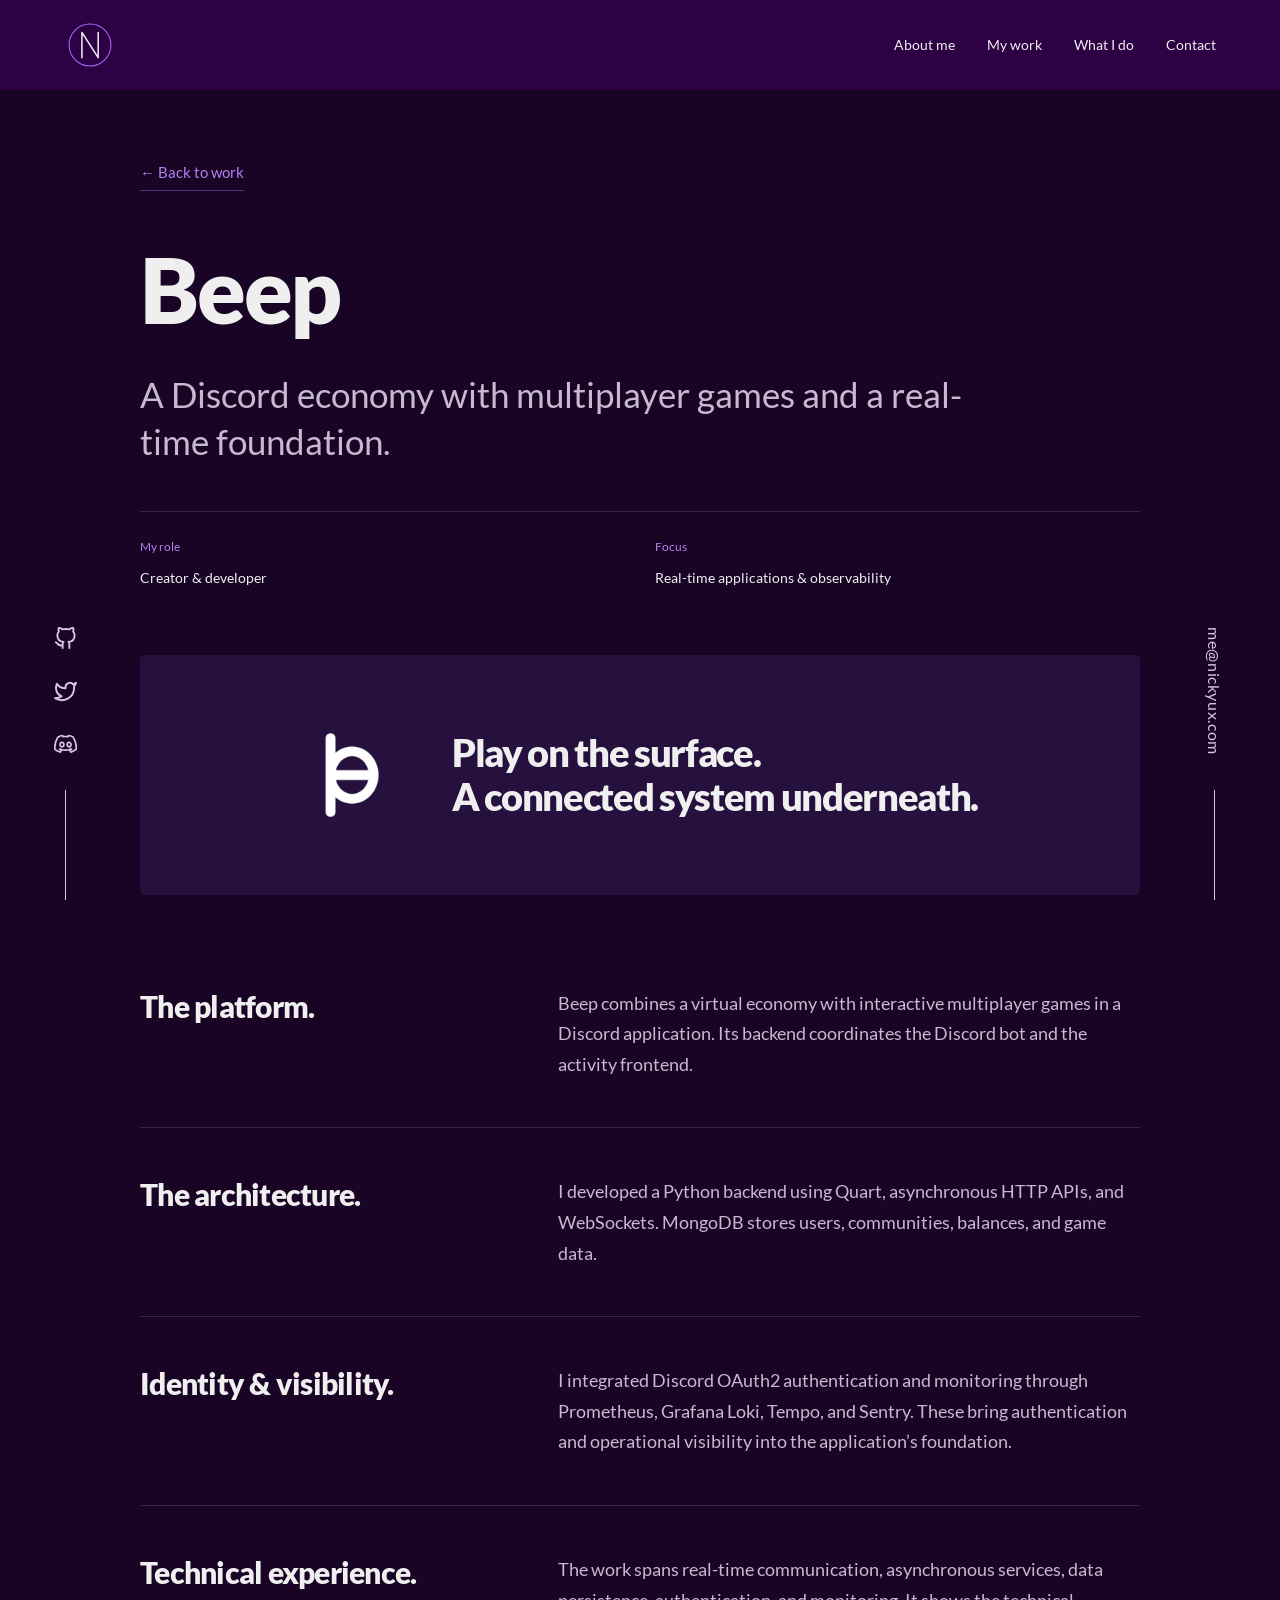
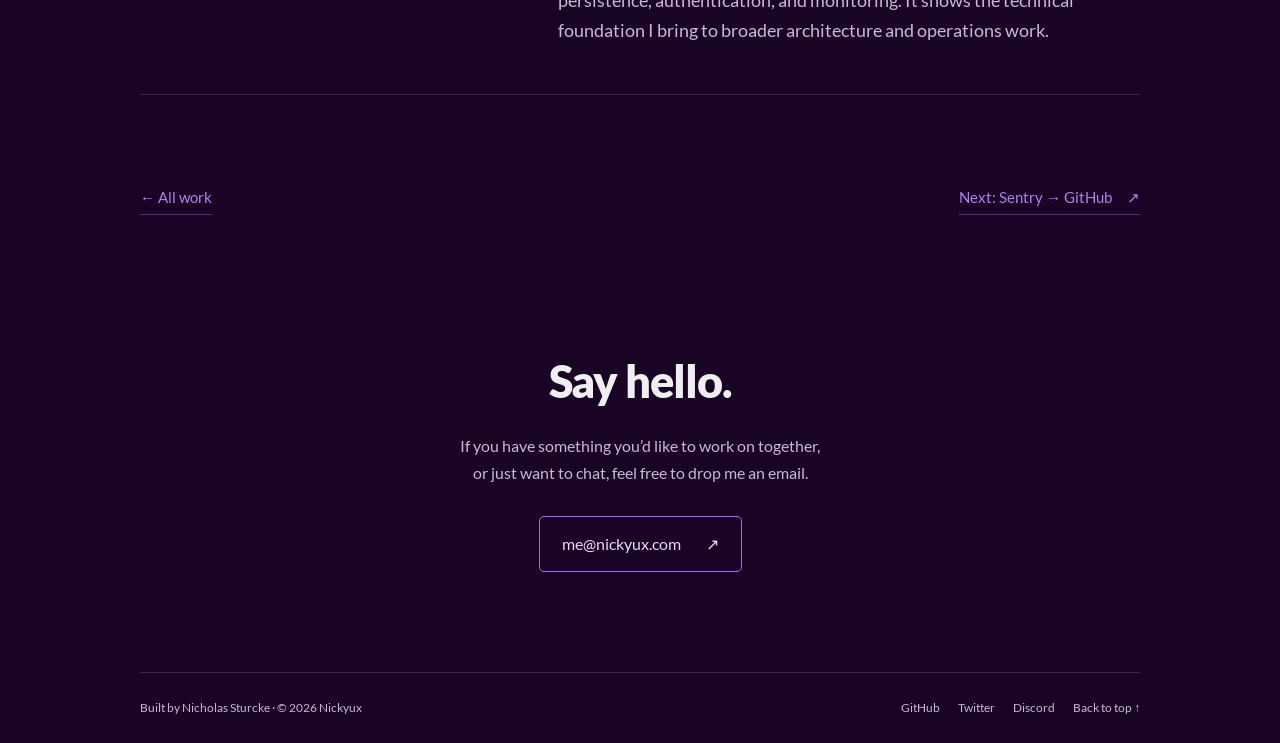
==== commit c06d2d8d: "testing new website look" ====
--- a/work/beep/index.html
+++ b/work/beep/index.html
@@ -3,60 +3,131 @@
 <head>
 <meta charset="utf-8">
 <meta name="viewport" content="width=device-width, initial-scale=1">
+<title>Beep — Nickyux</title>
 <meta name="description" content="A Discord economy with multiplayer games and a real-time foundation.">
-<meta name="theme-color" content="#18151c"><title>Beep — Nickyux</title>
+<meta name="theme-color" content="#180623">
+<link rel="canonical" href="https://nickyux.com/work/beep/">
+<meta property="og:type" content="website">
+<meta property="og:title" content="Beep — Nickyux">
+<meta property="og:description" content="A Discord economy with multiplayer games and a real-time foundation.">
+<meta property="og:url" content="https://nickyux.com/work/beep/">
+<meta property="og:image" content="https://nickyux.com/static/img/logo.png">
 <link rel="icon" href="/static/img/favicon.ico">
-<link rel="stylesheet" href="/static/css/portfolio.css"><link rel="stylesheet" href="/static/css/portfolio-refresh.css">
+<link rel="stylesheet" href="/static/css/portfolio.css">
 <script src="/static/js/portfolio.js" defer>
 </script>
 </head>
-<body><a class="skip" href="#main">Skip to content</a>
-<header class="header"><a class="brand" href="/" aria-label="Nickyux home">N</a>
-<nav aria-label="Main navigation"><a href="/#work">Work</a><a href="/#approach">What I do</a><a href="/#about">About</a>
-</nav><a class="header-contact" href="mailto:me@nickyux.com">Let’s talk </a>
+<body id="top">
+<a class="skip" href="#main">Skip to content</a>
+<header class="header">
+<a class="brand" href="/" aria-label="Nickyux home">
+<svg viewBox="0 0 512 512" aria-hidden="true" focusable="false">
+<circle cx="256" cy="256" r="206"/>
+<path d="M176.5,381 L176.5,132 L336.5,381 L336.5,132"/>
+</svg>
+</a>
+<nav aria-label="Main navigation">
+<a href="/#about">About me</a>
+<a href="/#work">My work</a>
+<a href="/#approach">What I do</a>
+<a href="/#contact">Contact</a>
+</nav>
 </header>
+<aside class="social-rail" aria-label="Social links">
+<a href="https://github.com/nmsturcke" aria-label="GitHub" target="_blank" rel="noreferrer">
+                        <svg xmlns="http://www.w3.org/2000/svg" role="img" viewBox="0 0 24 24" fill="none" stroke="currentColor" stroke-width="2" stroke-linecap="round" stroke-linejoin="round" class="socials-logo github">
+<title>GitHub</title>
+<path d="M9 19c-5 1.5-5-2.5-7-3m14 6v-3.87a3.37 3.37 0 0 0-.94-2.61c3.14-.35 6.44-1.54 6.44-7A5.44 5.44 0 0 0 20 4.77 5.07 5.07 0 0 0 19.91 1S18.73.65 16 2.48a13.38 13.38 0 0 0-7 0C6.27.65 5.09 1 5.09 1A5.07 5.07 0 0 0 5 4.77a5.44 5.44 0 0 0-1.5 3.78c0 5.42 3.3 6.61 6.44 7A3.37 3.37 0 0 0 9 18.13V22">
+</path>
+</svg>
+                    </a>
+<a href="https://twitter.com/nickyux3003" aria-label="Twitter" target="_blank" rel="noreferrer">
+                        <svg xmlns="http://www.w3.org/2000/svg" role="img" viewBox="0 0 24 24" fill="none" stroke="currentColor" stroke-width="2" stroke-linecap="round" stroke-linejoin="round" class="socials-logo twitter">
+<title>Twitter</title>
+<path d="M23 3a10.9 10.9 0 0 1-3.14 1.53 4.48 4.48 0 0 0-7.86 3v1A10.66 10.66 0 0 1 3 4s-4 9 5 13a11.64 11.64 0 0 1-7 2c9 5 20 0 20-11.5a4.5 4.5 0 0 0-.08-.83A7.72 7.72 0 0 0 23 3z">
+</path>
+</svg>
+                    </a>
+<a href="https://discord.gg/8HfUfuKtC7" aria-label="Discord" target="_blank" rel="noreferrer">
+                        <svg viewBox="-10 -30 275 275" version="1.1" xmlns="http://www.w3.org/2000/svg" role="img" fill="none" stroke-width="20" stroke-linecap="round" stroke-linejoin="round" class="socials-logo twitter">
+                            <g>
+                                <path d="M216.856339,16.5966031 C200.285002,8.84328665 182.566144,3.2084988 164.041564,0 C161.766523,4.11318106 159.108624,9.64549908 157.276099,14.0464379 C137.583995,11.0849896 118.072967,11.0849896 98.7430163,14.0464379 C96.9108417,9.64549908 94.1925838,4.11318106 91.8971895,0 C73.3526068,3.2084988 55.6133949,8.86399117 39.0420583,16.6376612 C5.61752293,67.146514 -3.4433191,116.400813 1.08711069,164.955721 C23.2560196,181.510915 44.7403634,191.567697 65.8621325,198.148576 C71.0772151,190.971126 75.7283628,183.341335 79.7352139,175.300261 C72.104019,172.400575 64.7949724,168.822202 57.8887866,164.667963 C59.7209612,163.310589 61.5131304,161.891452 63.2445898,160.431257 C105.36741,180.133187 151.134928,180.133187 192.754523,160.431257 C194.506336,161.891452 196.298154,163.310589 198.110326,164.667963 C191.183787,168.842556 183.854737,172.420929 176.223542,175.320965 C180.230393,183.341335 184.861538,190.991831 190.096624,198.16893 C211.238746,191.588051 232.743023,181.531619 254.911949,164.955721 C260.227747,108.668201 245.831087,59.8662432 216.856339,16.5966031 Z M85.4738752,135.09489 C72.8290281,135.09489 62.4592217,123.290155 62.4592217,108.914901 C62.4592217,94.5396472 72.607595,82.7145587 85.4738752,82.7145587 C98.3405064,82.7145587 108.709962,94.5189427 108.488529,108.914901 C108.508531,123.290155 98.3405064,135.09489 85.4738752,135.09489 Z M170.525237,135.09489 C157.88039,135.09489 147.510584,123.290155 147.510584,108.914901 C147.510584,94.5396472 157.658606,82.7145587 170.525237,82.7145587 C183.391518,82.7145587 193.761324,94.5189427 193.539891,108.914901 C193.539891,123.290155 183.391518,135.09489 170.525237,135.09489 Z" >
+</path>
+                            </g>
+                        </svg>
+                    </a>
+</aside>
+<aside class="email-rail" aria-label="Email">
+<a href="mailto:me@nickyux.com">me@nickyux.com</a>
+</aside>
 <main id="main">
-<section class="case-hero"><a class="text-link" href="/#work">Back to selected work<svg class="link-arrow cue-left" viewBox="0 0 24 24" fill="none" aria-hidden="true" focusable="false"><path d="M5 12h14m-6-6 6 6-6 6"/></svg></a>
+
+<section class="case-hero wrap">
+<a class="text-link" href="/#work">← Back to work</a>
 <h1>Beep</h1>
-<p class="case-intro">A Discord economy with multiplayer games and a real-time foundation.</p><span class="release-status">Repository being prepared for release</span>
+<p class="case-intro">A Discord economy with multiplayer games and a real-time foundation.</p>
 <div class="case-meta">
-<div><small>My role</small><span>Creator & developer</span>
+<div>
+<span class="eyebrow">My role</span>
+<p>Creator & developer</p>
 </div>
-<div><small>Focus</small><span>Discord economy & games platform</span>
+<div>
+<span class="eyebrow">Focus</span>
+<p>Real-time applications & observability</p>
 </div>
+
 </div>
 </section>
-<div class="case-visual beep-visual"><img src="/static/img/beep-pink.png" alt="Beep’s white logo on its pink background" width="1024" height="1024"></div>
-<section class="case-body" aria-label="Project details">
-<article>
+<div class="case-visual wrap">
+<img src="/static/img/beep.png" alt="Beep logo" width="100" height="100">
+<p>Play on the surface.<br>A connected system underneath.</p>
+</div>
+<div class="case-body wrap">
+<section class="case-section reveal">
 <h2>The platform.</h2>
 <div>
-<p>Beep combines a virtual economy with interactive multiplayer games in a Discord application. Its backend coordinates the Discord bot and activity frontend.</p>
+<p>Beep combines a virtual economy with interactive multiplayer games in a Discord application. Its backend coordinates the Discord bot and the activity frontend.</p>
 </div>
-</article>
-<article>
-<h2>Connected in real time.</h2>
+</section>
+<section class="case-section reveal">
+<h2>The architecture.</h2>
 <div>
 <p>I developed a Python backend using Quart, asynchronous HTTP APIs, and WebSockets. MongoDB stores users, communities, balances, and game data.</p>
 </div>
-</article>
-<article>
-<h2>Authentication & visibility.</h2>
+</section>
+<section class="case-section reveal">
+<h2>Identity & visibility.</h2>
 <div>
-<p>I integrated Discord OAuth2 authentication and monitoring through Prometheus, Grafana Loki, Tempo, and Sentry.</p>
+<p>I integrated Discord OAuth2 authentication and monitoring through Prometheus, Grafana Loki, Tempo, and Sentry. These bring authentication and operational visibility into the application’s foundation.</p>
 </div>
-</article>
-<article>
-<h2>Opening the source.</h2>
+</section>
+<section class="case-section reveal">
+<h2>Technical experience.</h2>
 <div>
-<p>I’m preparing the repository for public release. A source link will be added here once it’s available.</p>
+<p>The work spans real-time communication, asynchronous services, data persistence, authentication, and monitoring. It shows the technical foundation I bring to broader architecture and operations work.</p>
 </div>
-</article>
 </section>
-<div class="case-next"><a href="/#work">Back to selected work<svg class="link-arrow cue-left" viewBox="0 0 24 24" fill="none" aria-hidden="true" focusable="false"><path d="M5 12h14m-6-6 6 6-6 6"/></svg></a><a href="/#projects">More applications<svg class="link-arrow cue-right" viewBox="0 0 24 24" fill="none" aria-hidden="true" focusable="false"><path d="M5 12h14m-6-6 6 6-6 6"/></svg></a>
 </div>
+<nav class="case-next wrap" aria-label="Project navigation">
+<a class="text-link" href="/#work">← All work</a>
+<a class="text-link" href="/work/sentry-to-github/">Next: Sentry → GitHub <span class="arrow" aria-hidden="true">↗</span>
+</a>
+</nav>
+<section class="contact wrap" id="contact">
+<h2>Say hello.</h2>
+<p>If you have something you’d like to work on together,<br>or just want to chat, feel free to drop me an email.</p>
+<a class="hello-button" href="mailto:me@nickyux.com">me@nickyux.com <span aria-hidden="true">↗</span>
+</a>
+</section>
 </main>
-<footer><a class="footer-brand" href="/">Nickyux</a><span>A work in progress. Like all good things.</span><a href="https://github.com/nmsturcke" target="_blank" rel="noopener noreferrer">GitHub</a><span>© <span data-year>2026</span> Nickyux</span>
+<footer class="footer wrap">
+<span>Built by Nicholas Sturcke · © <span data-year>2026</span> Nickyux</span>
+<div class="footer-links">
+<a href="https://github.com/nmsturcke">GitHub</a>
+<a href="https://twitter.com/nickyux3003">Twitter</a>
+<a href="https://discord.gg/8HfUfuKtC7">Discord</a>
+<a href="#top">Back to top ↑</a>
+</div>
 </footer>
 </body>
-</html>
+</html>
--- a/static/css/portfolio.css
+++ b/static/css/portfolio.css
@@ -1,9 +1,337 @@
-@font-face{font-family:Body;src:url('/static/fonts/Lato-Regular.ttf') format('truetype');font-display:swap}@font-face{font-family:Display;src:url('/static/fonts/Lato-Black.ttf') format('truetype');font-weight:900;font-display:swap}
-:root{--ink:#18151c;--paper:#f2efe7;--purple:#bb95f4;--muted:#aba6b0;--line:#3a353f}*{box-sizing:border-box}html{scroll-behavior:smooth;scroll-padding-top:40px}body{margin:0;background:var(--ink);color:var(--paper);font-family:Body,Arial,sans-serif;-webkit-font-smoothing:antialiased}a{color:inherit;text-decoration:none}a:focus-visible{outline:3px solid var(--purple);outline-offset:7px}::selection{background:var(--purple);color:var(--ink)}.skip{position:fixed;top:-100px;left:20px;background:var(--paper);color:var(--ink);padding:16px;z-index:99}.skip:focus{top:15px}.header{height:92px;margin:0 4.5%;display:flex;align-items:center;justify-content:space-between;border-bottom:1px solid var(--line);gap:24px}.brand{font:900 49px/1 Display,sans-serif;letter-spacing:-7px}.brand span{font:24px Body;display:inline-block;transform:translate(5px,-15px);color:var(--purple)}nav{display:flex;gap:36px;font-size:14px}nav a{padding:12px 0}nav a:hover,.header-contact:hover{color:var(--purple)}nav span{color:var(--muted);font-size:10px;vertical-align:super}.header-contact{font-size:14px}.header-contact span{margin-left:25px}.hero{padding:40px 4.5% 25px;position:relative;overflow:hidden}.eyebrow{text-transform:uppercase;font-size:10px;letter-spacing:1.6px;font-weight:600}.hero-top{display:flex;justify-content:space-between}.status-dot{display:inline-block;width:6px;height:6px;border-radius:50%;background:var(--purple);margin:0 8px 1px 0}.wordmark{font:900 clamp(100px,23.4vw,370px)/1 Display,sans-serif;letter-spacing:-.082em;margin:27px 0 42px;display:flex;position:relative;width:max-content;max-width:100%}.wordmark>span{display:inline-block;animation:letter-in 1s cubic-bezier(.2,.7,.2,1) both;animation-delay:calc(var(--index,0)*65ms)}.wordmark b{font:32px Body;letter-spacing:0;margin:22px 0 0 18px;color:var(--purple)}.hero-bottom{display:grid;grid-template-columns:1.3fr 1fr;gap:12%}.hero-bottom>p{font-size:clamp(26px,3.2vw,48px);line-height:1.12;letter-spacing:-1.7px;margin:0}em{font-family:Georgia,serif;font-weight:400}.hero-bottom em{color:var(--purple)}.hero-description{max-width:370px}.hero-description p{font-size:15px;line-height:1.7;color:var(--muted);margin:0 0 23px}.text-link{display:inline-flex;gap:35px;align-items:center;font-size:13px;padding-bottom:9px;border-bottom:1px solid currentColor}.text-link span{display:inline-block;transition:transform .25s}.text-link:hover span{transform:translate(3px,-3px)}.hero-foot{margin-top:85px;display:flex;justify-content:space-between;color:var(--muted);font-size:10px;text-transform:uppercase;letter-spacing:1px}.ticker{margin-top:17px;background:var(--purple);color:var(--ink);overflow:hidden;padding:17px 0;clip-path:polygon(0 10%,100% 0,100% 90%,0 100%);font:900 22px Display,sans-serif;letter-spacing:-.4px}.ticker div{width:max-content;animation:marquee 35s linear infinite}.ticker span{margin:0 32px}.section{padding:100px 7%}.section-heading{display:flex;justify-content:space-between;align-items:end;gap:25px;margin-bottom:45px}h2{font-size:clamp(38px,5.4vw,78px);line-height:1.03;letter-spacing:-2.8px;font-weight:500;margin:21px 0 0}.section-heading>p{font-size:14px;line-height:1.6;color:var(--muted);margin:0 0 5px}.work{display:grid;grid-template-columns:1fr 1fr;column-gap:28px}.work .section-heading,.work-note{grid-column:1/-1}.project{min-width:0;display:block}.project-elite{margin-top:75px}.project-art{height:390px;border-radius:4px;position:relative;overflow:hidden;transition:transform .5s}.project:hover .project-art{transform:translateY(-6px)}.art-label,.art-caption{position:absolute;left:25px;font-size:9px;letter-spacing:1.1px}.art-label{top:25px}.art-caption{bottom:25px}.cellule-art{background:#d5c3ef;color:#473063}.art-grid{position:absolute;inset:0;background-image:linear-gradient(#8e64b315 1px,transparent 1px),linear-gradient(90deg,#8e64b315 1px,transparent 1px);background-size:32px 32px}.cellule-symbol{position:absolute;top:66px;left:calc(50% - 72px);height:144px;width:144px;border-radius:35px;background:#ece0ff;box-shadow:0 24px 45px #51316c25;transform:rotate(-9deg);display:grid;place-items:center;transition:transform .5s}.cellule-symbol img{width:95px;height:95px;object-fit:contain}.project:hover .cellule-symbol{transform:rotate(0deg) translateY(-7px)}.notification{position:absolute;left:12%;right:10%;top:230px;background:#faf7ff;border:1px solid white;box-shadow:0 12px 30px #49306415;border-radius:12px;padding:19px 16px;display:flex;align-items:center;gap:12px;transform:rotate(3deg)}.notification-icon{font-size:25px}.notification strong{display:block;font-size:14px}.notification small{display:block;font-size:10px;margin-top:5px;color:#776486}.notification-spark{font-size:28px;margin-left:auto}.elite-art{background:#c7f16f;color:#213311}.elite-word{font:900 clamp(30px,4.4vw,68px)/.96 Display,sans-serif;letter-spacing:-2px;position:absolute;left:25px;top:99px;z-index:1}.elite-word>span{color:transparent;-webkit-text-stroke:1.5px #213311}.elite-rings{border:1px solid #42631440;position:absolute;width:360px;height:360px;right:-160px;top:30px;border-radius:50%;box-shadow:0 0 0 30px #42631410,0 0 0 60px #42631410,0 0 0 90px #42631410;transition:transform .8s}.project:hover .elite-rings{transform:scale(1.2)}.elite-logo{width:57px;height:57px;object-fit:contain;position:absolute;right:25px;bottom:65px;transform:rotate(10deg)}.project-info{display:flex;justify-content:space-between;align-items:center;gap:15px;padding:23px 0}.tags{display:flex;flex-wrap:wrap;gap:7px}.tags span{border:1px solid #504a58;padding:5px 9px;border-radius:20px;font-size:9px;color:#c7c1cb}.project h3{font-size:30px;font-weight:400;letter-spacing:-1px;margin:16px 0 7px}.project-info p{font-size:12px;color:var(--muted);line-height:1.5;margin:0}.circle-arrow{border:1px solid var(--line);border-radius:50%;width:43px;height:43px;display:grid;place-items:center;font-size:21px;flex-shrink:0;transition:background .2s,color .2s}.project:hover .circle-arrow{background:var(--purple);color:var(--ink)}.work-note{border-top:1px solid var(--line);padding-top:27px;margin-top:40px;display:flex;justify-content:space-between;align-items:center;font-size:12px;color:var(--muted)}.approach{background:var(--paper);color:var(--ink)}.approach .section-heading>p{color:#69616e}.skills{display:grid;grid-template-columns:repeat(3,1fr);margin-top:65px}.skill{padding:0 30px;border-left:1px solid #d4cfd6;position:relative}.skill:first-child{border-left:0;padding-left:0}.skill:last-child{padding-right:0}.skill-number{font-size:10px;color:#786f7e}.skill-icon{height:95px;display:flex;align-items:center;font-size:53px;color:#8664b5}.skill h3{font-size:25px;font-weight:500;letter-spacing:-.8px;margin:5px 0 17px}.skill p{font-size:14px;line-height:1.8;color:#6e6672;max-width:290px;min-height:100px}.skill-label{display:block;margin-top:30px;text-transform:uppercase;font-size:9px;letter-spacing:1px}.about{display:grid;grid-template-columns:1fr 1fr;gap:9%;align-items:center}.about-art{height:430px;background:#29232f;padding:25px;position:relative;overflow:hidden}.about-art>.eyebrow{font-size:8px;color:var(--muted)}.personal-mark{font:900 330px/.85 Display,sans-serif;letter-spacing:-25px;position:absolute;left:14%;top:40px;color:var(--purple);transform:rotate(-10deg)}.personal-mark>span{position:absolute;font:150px/1 Body;right:-95px;top:95px;color:var(--paper);animation:orbit 40s linear infinite}.about-stickers{position:absolute;bottom:30px;left:25px;right:25px;display:flex;justify-content:space-between;gap:10px}.about-stickers span{font-size:10px;border:1px solid #64566f;padding:10px 12px;border-radius:30px;transform:rotate(-5deg)}.about-stickers span+span{transform:rotate(6deg);background:var(--paper);color:var(--ink)}.about-copy h2{font-size:clamp(35px,3.6vw,55px);margin-bottom:27px;letter-spacing:-1.8px}.about-copy p{font-size:14px;color:var(--muted);line-height:1.8}.interests{display:flex;flex-wrap:wrap;gap:17px;font-size:10px;color:var(--purple);margin-top:30px}.contact{background:var(--purple);color:var(--ink);padding-top:50px;padding-bottom:50px}.contact-top{display:flex;align-items:center;justify-content:space-between}.contact-star{font-size:65px;line-height:1}.contact h2{font-size:clamp(50px,9vw,140px);letter-spacing:-5px;margin:28px 0 42px}.contact h2 a{border-bottom:2px solid #18151c}.contact h2 a span{display:inline-block;font-size:.7em;margin-left:30px;transition:transform .3s}.contact h2 a:hover span{transform:translate(10px,-10px)}.contact-bottom{display:flex;justify-content:space-between;align-items:end;gap:20px}.contact-bottom p{font-size:13px;line-height:1.7;margin:0}footer{padding:30px 4.5%;display:flex;align-items:center;justify-content:space-between;gap:20px;color:var(--muted);font-size:10px}.footer-brand{font:900 26px Display;color:var(--paper);letter-spacing:-1px}.reveal{transition:opacity .7s,transform .7s}.motion-ready .reveal:not(.visible){opacity:0;transform:translateY(24px)}
-.case-hero{padding:65px 7% 60px}.case-hero h1{font:900 clamp(65px,12vw,170px)/1 Display;margin:35px 0 20px;letter-spacing:-.06em}.case-intro{font-size:clamp(22px,3vw,40px);max-width:800px;line-height:1.3}.case-meta{display:flex;gap:70px;border-top:1px solid var(--line);padding-top:25px;margin-top:45px}.case-meta div{display:grid;gap:12px;font-size:14px}.case-meta small{color:var(--muted);text-transform:uppercase;font-size:9px;letter-spacing:1px}.case-visual{margin:0 7%;height:380px}.case-visual .elite-word{font-size:75px}.case-body{max-width:1000px;margin:auto;padding:70px 7%}.case-body article{display:grid;grid-template-columns:1fr 2fr;gap:40px;padding:35px 0;border-bottom:1px solid var(--line)}.case-body h2{font-size:28px;letter-spacing:-1px;margin:0}.case-body p{margin:0 0 18px;line-height:1.8;font-size:15px;color:var(--muted)}.placeholder{border-left:2px solid var(--purple);padding-left:20px}.placeholder small{display:block;text-transform:uppercase;letter-spacing:1px;font-size:9px;color:var(--purple);margin-bottom:10px}.case-next{display:flex;justify-content:space-between;gap:20px;margin:10px 7% 70px;padding-top:30px;border-top:1px solid var(--line);font-size:20px}
-@keyframes letter-in{from{opacity:0;transform:translateY(65%) rotate(6deg)}to{opacity:1;transform:translateY(0) rotate(0)}}@keyframes orbit{to{transform:rotate(360deg)}}@keyframes marquee{to{transform:translateX(-50%)}}
-@media(min-width:1600px){.hero,.section,.case-hero{padding-left:max(7%,calc((100vw - 1440px)/2));padding-right:max(7%,calc((100vw - 1440px)/2))}.wordmark{font-size:310px}.project-art{height:460px}}
-@media(max-width:900px){.location{display:none}.hero-bottom{gap:5%}.project-art{height:320px}.cellule-symbol{top:62px;width:110px;height:110px;left:calc(50% - 55px)}.cellule-symbol img{width:75px;height:75px}.notification{top:195px;left:6%;right:6%;padding:15px 10px}.art-caption{font-size:8px}.elite-word{top:95px;font-size:43px}.section{padding:75px 5%}.about{gap:6%}.about-art{height:370px}.personal-mark{font-size:280px}.personal-mark>span{font-size:110px;right:-60px}.skill{padding:0 18px}.skill p{min-height:155px}.wordmark{font-size:23vw}}
-@media(max-width:600px){.header{height:75px;gap:15px}.brand{font-size:40px}nav{gap:19px;font-size:12px}.header-contact{font-size:0}.header-contact span{font-size:22px;margin:0}.hero{padding-top:27px}.eyebrow{font-size:8px;letter-spacing:1.2px}.wordmark{font-size:23vw;margin:35px 0}.wordmark b{font-size:16px;margin:7px 0 0 9px}.hero-bottom{grid-template-columns:1fr;gap:24px}.hero-bottom>p{font-size:35px;letter-spacing:-1px}.hero-description{max-width:100%}.hero-description p{font-size:13px;max-width:330px}.hero-foot{margin-top:44px;font-size:7px;gap:18px}.hero-foot span:first-child{max-width:180px}.ticker{font-size:16px;padding:13px 0;margin-top:12px}.ticker span{margin:0 20px}.section{padding:60px 5%}.section-heading{align-items:start;gap:20px;margin-bottom:30px}.section-heading>p{font-size:11px;padding-top:0}.section-heading{flex-direction:column}.section-heading h2{font-size:41px;letter-spacing:-2px}.work{grid-template-columns:1fr}.project-elite{margin-top:25px}.project-art{height:345px}.elite-word{font-size:53px;top:92px}.cellule-symbol{top:65px;width:125px;height:125px;left:calc(50% - 62px)}.notification{top:214px;left:12%;right:10%}.project-info{padding:20px 0}.project h3{font-size:27px}.project-info p{font-size:11px}.work-note{gap:20px;margin-top:25px;font-size:10px}.work-note .text-link{font-size:11px;gap:15px;white-space:nowrap}.skills{grid-template-columns:1fr;margin-top:35px}.skill,.skill:first-child,.skill:last-child{border-left:0;border-top:1px solid #d4cfd6;padding:25px 0}.skill-icon{position:absolute;right:10px;top:25px;height:auto;font-size:39px}.skill h3{margin-top:25px}.skill p{min-height:0;max-width:90%}.skill-label{margin-top:20px}.about{grid-template-columns:1fr;gap:35px}.about-art{height:340px}.about-copy h2{font-size:40px}.contact h2{letter-spacing:-2.5px;font-size:15vw}.contact h2 a span{margin-left:15px}.contact-bottom{align-items:start;flex-direction:column;gap:25px}.contact-star{font-size:45px}.contact-bottom p{font-size:12px}footer{flex-wrap:wrap;padding:25px 5%;font-size:9px}footer>span:first-of-type{order:4;width:100%}.case-hero{padding:40px 5%}.case-meta{gap:25px;flex-wrap:wrap}.case-visual{margin:0 5%;height:330px}.case-body{padding:35px 5%}.case-body article{grid-template-columns:1fr;gap:20px}.case-next{font-size:16px}.case-visual .elite-word{font-size:53px}}
-@media(prefers-reduced-motion:reduce){html{scroll-behavior:auto}*,*::before,*::after{animation:none!important;transition:none!important}.motion-ready .reveal:not(.visible){opacity:1;transform:none}}
+@font-face {
+  font-family:Lato;
+  src:url('/static/fonts/Lato-Regular.ttf') format('truetype');
+  font-display:swap
+}
+@font-face {
+  font-family:Lato;
+  src:url('/static/fonts/Lato-Black.ttf') format('truetype');
+  font-weight:900;
+  font-display:swap
+}
+/* Original homepage loader: draw, rotate, shrink, then slide away. */
+body.is-loading { overflow: hidden; }
+.loading-body {
+  position: fixed;
+  inset: 0;
+  z-index: 999;
+  display: grid;
+  place-items: center;
+  background: #350448;
+  animation: loading-slide-up .5s 3.4s ease-in-out forwards;
+}
+.loading-logo {
+  width: 150px;
+  height: 150px;
+  animation: loading-swallow 1s 2.7s linear forwards;
+}
+.loading-logo path {
+  fill: none;
+  stroke-linecap: round;
+  stroke-linejoin: round;
+}
+.loading-circle {
+  stroke: #a36aff;
+  stroke-width: 10px;
+  stroke-dasharray: 1294.5201416015625;
+  stroke-dashoffset: 3884;
+  animation: loading-draw-circle 1s .2s cubic-bezier(.48,.41,.25,.99) forwards,
+    loading-remove-circle 1s 1.7s forwards;
+}
+.loading-letter {
+  stroke: #fff;
+  stroke-width: 15px;
+  stroke-dasharray: 2678.58;
+  stroke-dashoffset: 2678.58;
+  transform-origin: 50% 50%;
+  animation: loading-draw-letter 1s .2s cubic-bezier(.48,.41,.25,.99) forwards,
+    loading-remove-letter 1s 1.7s forwards;
+}
+@keyframes loading-draw-circle { to { stroke-dashoffset: 2588; } }
+@keyframes loading-draw-letter { to { stroke-dashoffset: 1785.72; } }
+@keyframes loading-remove-circle {
+  from { stroke-dashoffset: 2589; }
+  to { stroke-dashoffset: 1295; }
+}
+@keyframes loading-remove-letter { to { transform: rotate(179deg) scale(.7); } }
+@keyframes loading-swallow { to { transform: scale(.5); opacity: 0; } }
+@keyframes loading-slide-up { to { transform: translateY(-100%); visibility: hidden; } }
+@media (prefers-reduced-motion: reduce) {
+  .loading-body { display: none; }
+  body.is-loading { overflow: auto; }
+}
+@media print { .loading-body { display: none; } }
+:root { --bg:#190426; --text:#efefef; --muted:#c7b9d0; --lilac:#b280ed; --green:#53b66e; --line:#ad79db40; --yellow:#f4b253; }
+* { box-sizing:border-box; }
+html { scroll-behavior:smooth; scroll-padding-top:35px; }
+body { margin:0; background:var(--bg); color:var(--text); font-family:Lato,Arial,sans-serif; line-height:1.7; }
+a { color:inherit; text-decoration:none; }
+img { display:block; max-width:100%; }
+h1,h2,h3,p { margin:0; }
+h1,h2,h3 { line-height:1.2; }
+h1,h2,h3 { font-weight:900; letter-spacing:-.025em; }
+h2 { font-size:clamp(29px,3.5vw,46px); }
+p { color:var(--muted); }
+::selection { background:#a36aff; color:#190426; }
+:focus-visible { outline:2px solid var(--yellow); outline-offset:6px; }
+.wrap { width:min(1000px,calc(100% - 190px)); margin-inline:auto; }
+.skip { position:fixed; top:-100px; left:20px; z-index:1000; padding:10px 18px; background:var(--yellow); color:var(--bg); }
+.skip:focus { top:15px; }
+.header { height:90px; padding-inline:5%; display:flex; align-items:center; justify-content:space-between; gap:25px; background:#2e0044; }
+.brand { display:block; width:52px; height:52px; flex-shrink:0; }
+.brand svg,.about-mark svg { width:100%; height:100%; fill:none; stroke:#a36aff; stroke-width:10; stroke-linecap:round; stroke-linejoin:round; }
+.brand svg path,.about-mark svg path { stroke:#efefef; stroke-width:15; }
+.header nav { display:flex; gap:32px; font-size:14px; }
+.header nav a { padding-block:8px; }
+.header nav a:hover { color:var(--yellow); }
+.social-rail,.email-rail { position:fixed; bottom:0; z-index:20; display:flex; flex-direction:column; align-items:center; gap:22px; width:28px; color:#d7c6e1; }
+.social-rail { left:4%; }
+.email-rail { right:4%; }
+.social-rail::after,.email-rail::after { content:''; display:block; height:110px; width:1px; background:currentColor; margin-top:8px; }
+.social-rail a { display:block; line-height:0; padding:4px; transition:transform .2s,color .2s; }
+.social-rail svg { width:23px; height:23px; stroke:currentColor; }
+.email-rail a { writing-mode:vertical-rl; font-size:16px; letter-spacing:.04em; padding:5px; transition:transform .2s,color .2s; }
+.social-rail a:hover,.email-rail a:hover { color:var(--yellow); transform:translateY(-4px); }
+.hero { position:relative; display:flex; align-items:center; min-height:calc(100svh - 90px); padding-block:120px; }
+.hero-copy { position:relative; z-index:1; }
+.hello { font-size:clamp(25px,3vw,39px); color:var(--green); margin-bottom:8px; }
+.hero h1 { font-size:clamp(80px,11vw,150px); letter-spacing:-.045em; line-height:1.03; margin-left:-5px; }
+.hero h2 { font-size:clamp(29px,4vw,53px); margin-top:22px; color:#e3d7e9; }
+.hero-intro { font-size:18px; margin-top:22px; max-width:650px; }
+.text-link { display:inline-flex; align-items:center; gap:15px; font-size:15px; color:var(--lilac); padding-bottom:4px; border-bottom:1px solid #b280ed60; margin-top:25px; transition:color .2s; }
+.text-link:hover { color:var(--yellow); }
+.hero .text-link { margin-top:35px; }
+.hero-shapes { position:absolute; inset:0; overflow:hidden; pointer-events:none; }
+.shape { position:absolute; border-radius:6px; animation:float 9s ease-in-out infinite; }
+.shape-one { width:43px; height:43px; right:14%; top:22%; background:#f4b253; }
+.shape-two { width:32px; height:32px; right:29%; top:12%; background:#c27855; animation-delay:-4s; }
+.shape-three { width:21px; height:21px; right:3%; bottom:20%; background:#5f1a43; animation-delay:-2s; }
+.section { padding-block:100px; }
+.work { background:#210932; }
+.section-head { margin-bottom:65px; }
+.section-head h2 { display:flex; align-items:center; gap:30px; }
+.heading-line { height:1px; flex:1; max-width:230px; background:var(--line); }
+.section-head>p { margin-top:18px; max-width:600px; }
+.project { display:grid; grid-template-columns:1.7fr 1fr; align-items:center; gap:65px; padding-block:35px 80px; }
+.project-offset { margin-left:10%; grid-template-columns:1.7fr .8fr; }
+.project-role { color:var(--lilac); font-size:13px; margin-bottom:12px; }
+.project-copy h3 { font-size:35px; margin-bottom:20px; }
+.project-copy h3 a:hover { color:var(--lilac); }
+.project-copy>p:not(.project-role) { font-size:17px; }
+.project-mark { min-height:210px; display:grid; place-items:center; position:relative; }
+.project-mark::before { content:''; width:180px; height:180px; position:absolute; border:1px solid #9d64cc40; transform:rotate(20deg); border-radius:25px; transition:transform .5s; }
+.project-mark img { max-width:125px; max-height:125px; object-fit:contain; position:relative; }
+.practice-mark img { border-radius:10px; width:88px; height:88px; }
+.practice-mark::before { width:155px; height:155px; transform:rotate(-12deg); }
+.project-mark:hover::before { transform:rotate(0); }
+.other-work { margin-top:35px; }
+.other-work>h3 { font-size:23px; margin-bottom:25px; }
+.project-row { display:grid; grid-template-columns:42px 1fr 30px; gap:23px; align-items:center; padding:24px 0; border-top:1px solid var(--line); }
+.project-row img { width:42px; height:42px; object-fit:contain; border-radius:5px; }
+.project-row strong { display:block; font-size:19px; }
+.row-description { font-size:15px; color:var(--muted); }
+.row-arrow { color:var(--lilac); font-size:22px; transition:transform .3s; }
+.project-row:hover strong { color:var(--lilac); }
+.project-row:hover .row-arrow { transform:translate(4px,-4px); }
+.approach { background:#25103e; }
+.approach-layout { display:grid; grid-template-columns:1fr 1.2fr; gap:70px; }
+.approach h2 { font-size:clamp(28px,3.3vw,44px); }
+.approach-copy>p { font-size:19px; color:#e4d9ea; }
+.approach-copy dl { margin:30px 0 0; }
+.approach-copy dl div { margin-top:25px; }
+.approach-copy dt { font-size:17px; color:#e4d9ea; margin-bottom:5px; }
+.approach-copy dd { margin:0; color:var(--muted); font-size:16px; }
+.about-layout { display:grid; grid-template-columns:1.7fr 1fr; gap:70px; align-items:center; }
+.about-copy h2 { margin-bottom:30px; }
+.about-copy p { margin-top:20px; font-size:17px; }
+.about-mark { width:220px; max-width:100%; justify-self:center; transform:rotate(-8deg); }
+.cv-links { display:flex; flex-wrap:wrap; gap:25px; }
+.contact { padding-block:70px 100px; text-align:center; }
+.contact p { margin-top:23px; }
+.hello-button { display:inline-flex; gap:25px; border:1px solid #a36aff; border-radius:5px; padding:13px 22px; color:#e8d9f5; margin-top:30px; transition:background .25s; }
+.hello-button:hover { background:#350448; }
+.footer { border-top:1px solid var(--line); padding-block:25px; display:flex; justify-content:space-between; align-items:center; gap:20px; color:var(--muted); font-size:12px; }
+.footer-links { display:flex; flex-wrap:wrap; gap:18px; }
+.footer a:hover { color:var(--yellow); }
+.eyebrow { display:block; color:var(--lilac); font-size:12px; }
+.accent { color:var(--lilac); }
+.reveal { opacity:1; transform:none; }
+.motion-ready .reveal.is-pending { opacity:0; transform:translateY(25px); }
+.motion-ready .reveal { transition:opacity .8s ease,transform .8s ease; }
+@keyframes float { 0%,100% {transform:translateY(0) rotate(35deg)} 50% {transform:translateY(-15px) rotate(47deg)} }
 
+.case-hero {
+  padding-block:45px 65px
+}
+.case-hero h1 {
+  font-size:clamp(54px,8.5vw,116px);
+  margin-top:45px;
+  max-width:1100px;
+  overflow-wrap:anywhere
+}
+.case-intro {
+  font-size:clamp(23px,3vw,35px);
+  max-width:850px;
+  line-height:1.35;
+  margin-top:28px
+}
+.case-meta {
+  display:grid;
+  grid-template-columns:repeat(3,1fr);
+  gap:30px;
+  border-top:1px solid var(--line);
+  margin-top:45px;
+  padding-top:25px
+}
+.case-meta .eyebrow {
+  margin-bottom:9px
+}
+.case-meta p {
+  color:var(--text);
+  font-size:14px
+}
+.case-visual {
+  background:#2b1040;
+  padding:50px;
+  min-height:240px;
+  display:flex;
+  align-items:center;
+  justify-content:center;
+  gap:50px
+}
+.case-visual img {
+  width:100px;
+  height:100px;
+  object-fit:contain
+}
+.case-visual p {
+  font-size:clamp(25px,4vw,52px);
+  font-weight:900;
+  line-height:1.15;
+  letter-spacing:-.035em;
+  color:var(--text);
+  max-width:750px
+}
+.case-body {
+  padding-block:45px 90px;
+  max-width:1050px
+}
+.case-section {
+  display:grid;
+  grid-template-columns:1fr 1.65fr;
+  gap:65px;
+  padding-block:48px;
+  border-bottom:1px solid var(--line)
+}
+.case-section h2 {
+  font-size:30px;
+  letter-spacing:-.025em
+}
+.case-section p {
+  font-size:18px;
+  margin-bottom:16px
+}
+.case-section p:last-child {
+  margin-bottom:0
+}
+.case-section ul {
+  color:var(--muted);
+  padding-left:20px
+}
+.case-section li {
+  margin-bottom:10px
+}
+.case-next {
+  display:flex;
+  justify-content:space-between;
+  gap:30px;
+  padding-bottom:70px
+}
+.case-next .text-link {
+  margin:0
+}
+.timeline {
+  display:flex;
+  gap:0;
+  margin-top:25px;
+  flex-wrap:wrap
+}
+.timeline span {
+  border-left:2px solid var(--lilac);
+  padding:8px 18px;
+  color:var(--text);
+  font-size:13px
+}
+.not-found {
+  min-height:65vh;
+  padding-block:100px
+}
+.not-found h1 {
+  font-size:clamp(60px,12vw,150px)
+}
+
+.case-hero h1 { font-size:clamp(46px,7vw,90px); }
+.case-meta { grid-template-columns:1fr 1fr; }
+.case-visual { background:#25103e; border-radius:5px; }
+.case-visual p { font-size:clamp(23px,3vw,38px); }
+@media(max-width:900px) {
+ .wrap { width:calc(100% - 150px); }
+ .header nav { gap:24px; }
+ .project,.project-offset { gap:35px; grid-template-columns:1.7fr .8fr; margin-left:0; }
+ .project-mark::before { width:125px; height:125px; }
+ .project-mark img { max-width:95px; max-height:95px; }
+ .approach-layout { gap:35px; }
+ .about-layout { gap:30px; }
+ .hero h1 { font-size:clamp(80px,13vw,120px); }
+ .section { padding-block:75px; }
+ .footer { flex-direction:column; align-items:start; }
+}
+@media(max-width:600px) {
+ .wrap { width:86%; }
+ .header { height:76px; padding-inline:7%; gap:20px; }
+ .brand { width:38px; height:38px; }
+ .header nav { gap:14px; font-size:12px; }
+ .header nav a:nth-child(3) { display:none; }
+ .social-rail,.email-rail { display:none; }
+ .hero { min-height:calc(90svh - 76px); padding-block:90px; }
+ .hero h1 { font-size:clamp(64px,18vw,100px); }
+ .hero h2 { font-size:31px; margin-top:20px; }
+ .hero-intro { font-size:16px; }
+ .shape-one { width:27px; height:27px; right:8%; top:14%; }
+ .shape-two { width:20px; height:20px; right:26%; top:7%; }
+ .shape-three { display:none; }
+ .section { padding-block:60px; }
+ .section-head { margin-bottom:30px; }
+ .section-head h2 { display:block; }
+ .heading-line { display:none; }
+ .project,.project-offset { grid-template-columns:1fr; gap:20px; padding-block:20px 50px; }
+ .project-mark { grid-row:1; min-height:120px; justify-self:start; width:110px; }
+ .project-mark::before { width:90px; height:90px; border-radius:16px; }
+ .project-mark img { max-width:65px; max-height:65px; }
+ .practice-mark img { width:55px; height:55px; }
+ .project-copy h3 { font-size:29px; }
+ .project-copy>p:not(.project-role) { font-size:16px; }
+ .project-row { gap:16px; grid-template-columns:35px 1fr 20px; }
+ .project-row img { width:35px; height:35px; }
+ .row-description { font-size:14px; display:block; margin-top:5px; }
+ .approach-layout,.about-layout { grid-template-columns:1fr; gap:30px; }
+ .approach-copy>p { font-size:17px; }
+ .about-mark { display:none; }
+ .about-copy p { font-size:16px; }
+ .contact { padding-block:50px 70px; }
+ .contact p br { display:none; }
+ .case-hero { padding-block:30px 45px; }
+ .case-meta { grid-template-columns:1fr; gap:22px; }
+ .case-intro { font-size:23px; }
+ .case-visual { flex-direction:column; align-items:start; padding:25px; gap:25px; }
+ .case-visual img { width:65px; height:65px; }
+ .case-section { grid-template-columns:1fr; gap:20px; padding-block:30px; }
+ .case-section p { font-size:16px; }
+ .case-next { flex-wrap:wrap; }
+}
+@media(prefers-reduced-motion:reduce) {
+ html { scroll-behavior:auto; }
+ *,*::before,*::after { animation:none!important; transition:none!important; }
+ .motion-ready .reveal.is-pending { opacity:1; transform:none; }
+}
+@media print { .social-rail,.email-rail { display:none; } }
